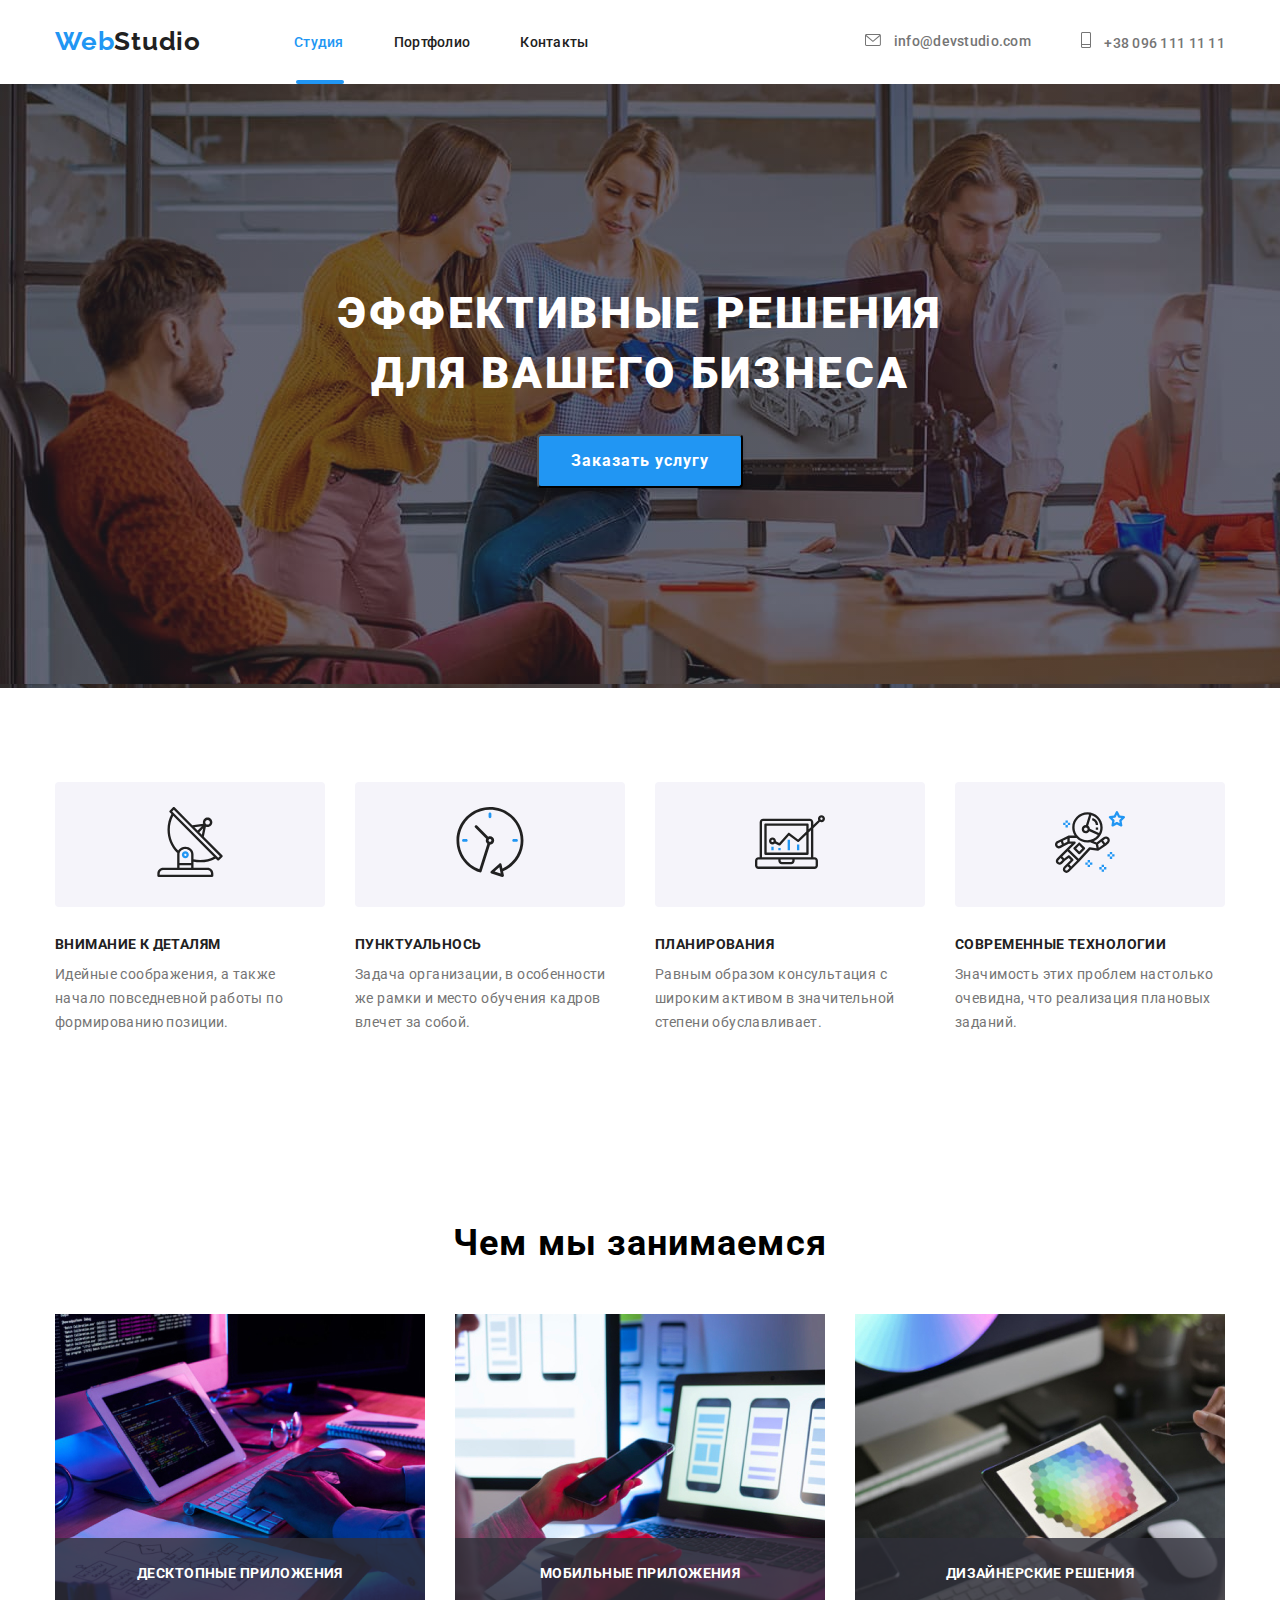
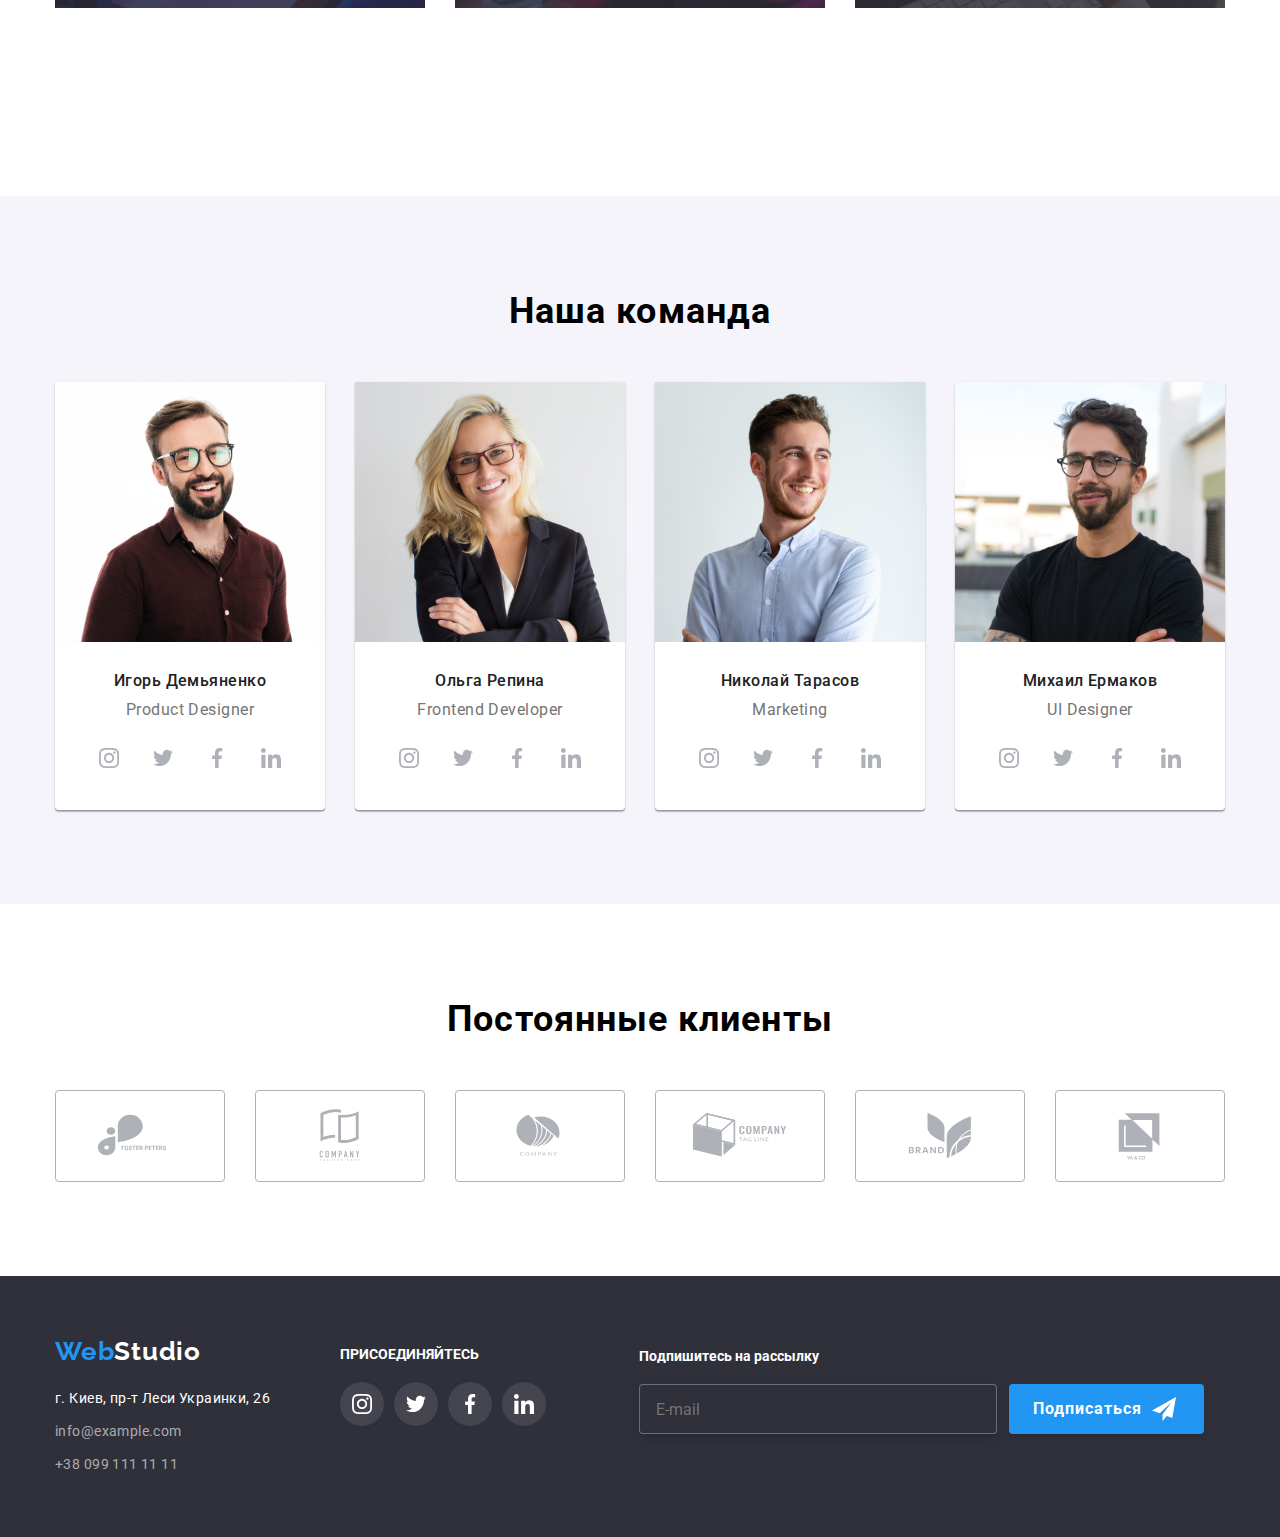
==== index.html @ afb880a4 "1" ====
<!DOCTYPE html>
<html lang="ru">
<head>
    <meta charset="UTF-8">
    <meta http-equiv="X-UA-Compatible" content="IE=edge">
    <meta name="viewport" content="width=device-width, initial-scale=1.0">
    <title>homework-6</title>
    <link rel="preconnect" href="https://fonts.googleapis.com">
    <link rel="preconnect" href="https://fonts.gstatic.com" crossorigin>
    <link href="https://fonts.googleapis.com/css2?family=Raleway:wght@700&family=Roboto:wght@400;500;700;900&display=swap"
        rel="stylesheet">
    <link rel="stylesheet" href="https://cdnjs.cloudflare.com/ajax/libs/modern-normalize/1.0.0/modern-normalize.min.css" />
    <link rel="stylesheet" href="./styles.css">
   
</head>
<body>
    <!--Шапка сайта-->
        <header class="header">
            <div class="header-conteiner">
            
            
            <a href="./main.html" class="logo"><span class="logo-blue">Web</span><span class="logo-black">Studio</span></a>
            <nav class="nav-main-cont">
            <ul class="nav-main">
                
                <li class="link-header"> <a href="./main.html" class="studio">Студия</a></li>
                <li class="link-header"><a href="./portfolio/index.html">Портфолио</a></li>
                <li class="link-header"><a href="tel:+380961111111">Контакты</a></li>
            </ul>
    </nav>
    
    <div class="header-contacts-cont">
        <ul class="header-contacts">
          <li class="header-contacts-li">
               
                   
                <a href="mailto:info@devstudio.com"> <svg class="svg-mail">
                    <use href="./img/new.svg#icon-mail"></use>
                </svg>
                 info@devstudio.com</a>
           
            </li>
            <li class="header-contacts-li">
                
                <a  href="tel:+380961111111">
                    <svg class="svg-phone">
                        <use href="./img/new.svg#icon-phone"></use>
                    </svg>
                    +38 096 111 11 11</a>
            </li>
        </ul>
    
    </div>
    
    
    </div>
            
        </header>
        <main >
        <!--Секция 1-->
        <section class="hero-section">
           
           <div class="background-hero">
            <h1 class="hero-text-title">ЭФФЕКТИВНЫЕ РЕШЕНИЯ <br> ДЛЯ ВАШЕГО БИЗНЕСА</h1>
            <button   class="hero-button"data-modal-open type="button"><span class="hero-button-tekst" > Заказать услугу</span></button >
            </div>

        </section>
           
        <!--Секция 2-->
        <section class="section-description">
            <div class="conteiner-description">
            <ul class="ul-section-description">
              
               <li class="li-section-description">
                   <div class="conteiner-svg-description"><svg class="svg-description">
                        <use href="./img/new.svg#icon-antenna"></use>
                    </svg></div>
                    
                   <h3 class="text-title-description">ВНИМАНИЕ К ДЕТАЛЯМ</h3>
            <p class="description">Идейные соображения, а также начало повседневной работы по формированию позиции.</p>
               </li>
            
               <li class="li-section-description"> 
                    <div class="conteiner-svg-description"><svg class="svg-description">
                        <use href="./img/new.svg#icon-clock"></use>
                    </svg></div>
                <h3 class="text-title-description">ПУНКТУАЛЬНОСЬ</h3>
             <p class="description">Задача организации, в особенности же рамки и место обучения кадров влечет за собой.</p>
                </li>
            
                <li class="li-section-description">
                    <div class="conteiner-svg-description">
                    <svg class="svg-description">
                        <use href="./img/new.svg#icon-diagram"></use>
                    </svg></div>
                    <h3 class="text-title-description">ПЛАНИРОВАНИЯ</h3>
                    <p class="description">Равным образом консультация с широким активом в значительной степени обуславливает.</p>
                </li>
               
            
                <li class="li-section-description">
                    <div class="conteiner-svg-description"><svg class="svg-description">
                        <use href="./img/new.svg#icon-Vector-4"></use>
                    </svg></div>
                    <h2 class="text-title-description">СОВРЕМЕННЫЕ ТЕХНОЛОГИИ</h2>
                    <p class="description">Значимость этих проблем настолько очевидна, что реализация плановых заданий.</p>
                </li></div>
            </ul>
            </div>
        </section>
        <!--Секция 3-->
        <section class="our-work-section" >
            <div class="conteiner-our-work-section">
            <h2 class="secondary-text-title">Чем мы занимаемся</h2>
            <ul class="ul-our-work-section">
                <li class="li-our-work-section">
                    <div class="box-work-section">
                    <img src="./img/img-2.jpg" width="370" height="294" alt="наши работы 1">
                <div class="conteiner-for-text"><p class="text-work-section">Десктопные приложения</p></div>
                </div>
                </li>
                <li class="li-our-work-section">
                    <div class="box-work-section">
                    <img src="./img/img.jpg" width="370" height="294"  alt="наши работы 2">
                <div class="conteiner-for-text">
                    <p class="text-work-section">Мобильные приложения</p></div>
                </div>
                </li>
                <li class="li-our-work-section">
                    <div class="box-work-section">
                    <img src="./img/img-3.jpg" width="370" height="294"  alt="наши работы 3">
                <div class="conteiner-for-text"><p class="text-work-section">Дизайнерские решения</p></div>
                </div>
                </li>
            </ul></div>
        </section>
        <!--Секция 4-->
        <section class="section-command">
            <div class="conteiner-section-command">
                <h2 class="secondary-text-title">Наша команда</h2>
                <ul class="ul-section-command">
                    <li class="li-section-command">
                        <img src="./img/img-4.jpg" width="270" height="260" alt="фото Игоря Демьяненко">
                        <h3 class="text-title">Игорь Демьяненко</h3>
                        <p class="position">Product Designer</p>
                        <ul class="ul-command-link">
                            <li class="li-command-link">
                                <a href="#" class="command-link">
                                    <svg class="command-svg">
                                        <use href="./img/new.svg#icon-instagram"></use>
                                    </svg></a>
                            </li>
                            <li class="li-command-link">
                                <a href="#" class="command-link">
        
                                    <svg class="command-svg">
                                        <use href="./img/new.svg#icon-twitter"></use>
                                    </svg></a>
                            </li>
                            <li class="li-command-link">
                                <a href="#" class="command-link">
                                    <svg class="command-svg">
                                        <use href="./img/new.svg#icon-facebook"></use>
                                    </svg></a>
                            <li class="li-command-link">
                                <a href="#" class="command-link">
                                    <svg class="command-svg">
                                        <use href="./img/new.svg#icon-linkedin"></use>
                                    </svg></a>
                            </li>
                        </ul>
                    </li>
                    <li class="li-section-command">
                        <img src="./img/img-5.jpg" width="270" height="260" alt="фото Ольги Репининой">
                        <h3 class="text-title">Ольга Репина</h3>
                        <p class="position">Frontend Developer</p>
                        <ul class="ul-command-link">
                            <li class="li-command-link">
                                <a href="#" class="command-link">
                                    <svg class="command-svg">
                                        <use href="./img/new.svg#icon-instagram"></use>
                                    </svg></a>
                            </li>
                            <li class="li-command-link">
                                <a href="#" class="command-link">
        
                                    <svg class="command-svg">
                                        <use href="./img/new.svg#icon-twitter"></use>
                                    </svg></a>
                            </li>
                            <li class="li-command-link">
                                <a href="#" class="command-link">
                                    <svg class="command-svg">
                                        <use href="./img/new.svg#icon-facebook"></use>
                                    </svg></a>
                            </li>
                            <li class="li-command-link">
                                <a href="#" class="command-link">
                                    <svg class="command-svg">
                                        <use href="./img/new.svg#icon-linkedin"></use>
                                    </svg></a>
                            </li>
                        </ul>
                    </li>
                    <li class="li-section-command">
                        <img src="./img/img-6.jpg" width="270" height="260" alt="фото Николая Тарасова">
                        <h3 class="text-title">Николай Тарасов</h3>
                        <p class="position">Marketing</p>
                        <ul class="ul-command-link">
                            <li class="li-command-link">
                                <a href="#" class="command-link">
                                    <svg class="command-svg">
                                        <use href="./img/new.svg#icon-instagram"></use>
                                    </svg></a>
                            </li>
                            <li class="li-command-link">
                                <a href="#" class="command-link">
        
                                    <svg class="command-svg">
                                        <use href="./img/new.svg#icon-twitter"></use>
                                    </svg></a>
                            </li>
                            <li class="li-command-link">
                                <a href="#" class="command-link">
                                    <svg class="command-svg">
                                        <use href="./img/new.svg#icon-facebook"></use>
                                    </svg></a>
                            </li>
                            <li class="li-command-link">
                                <a href="#" class="command-link">
                                    <svg class="command-svg">
                                        <use href="./img/new.svg#icon-linkedin"></use>
                                    </svg></a>
                            </li>
                        </ul>
                    </li>
                    <li class="li-section-command">
                        <img src="./img/img-7.jpg" width="270" height="260" alt="фото Михаила Ермакова">
                        <h3 class="text-title">Михаил Ермаков</h3>
                        <p class="position">UI Designer</p>
                        <ul class="ul-command-link">
                            <li class="li-command-link">
                                <a href="#" class="command-link">
                                    <svg class="command-svg">
                                        <use href="./img/new.svg#icon-instagram"></use>
                                    </svg></a>
        
                            </li>
                            <li class="li-command-link">
                                <a href="#" class="command-link">
        
                                    <svg class="command-svg">
                                        <use href="./img/new.svg#icon-twitter"></use>
                                    </svg></a>
                            </li>
                            <li class="li-command-link">
                                <a href="#" class="command-link">
                                    <svg class="command-svg">
                                        <use href="./img/new.svg#icon-facebook"></use>
                                    </svg></a>
                            </li>
                            <li class="li-command-link">
                                <a href="#" class="command-link">
                                    <svg class="command-svg">
                                        <use href="./img/new.svg#icon-linkedin"></use>
                                    </svg></a>
                            </li>
                        </ul>
                    </li>
                </ul>
            </div>
        </section>
        <!--Секция 5-->
        <section class="regular-cliets">
            <div class="conteiner-our-work-section">
                <h2 class="secondary-text-title">Постоянные клиенты</h2>
                <ul class="clients-ul">
                    <li class="clients-li">
                        <a href="#" class="clients-link">
                            <svg class="svg-clients">
                                <use href="./img/new.svg#icon-Logo-1"></use>
                            </svg> </a>
                    </li>
        
                    <li class="clients-li">
                        <a href="#" class="clients-link">
                            <svg class="svg-clients">
                                <use href="./img/new.svg#icon-Logo-2"></use>
                            </svg></a>
                    </li>
        
                    <li class="clients-li">
                        <a href="#" class="clients-link">
                            <svg class="svg-clients">
                                <use href="./img/new.svg#icon-Logo-3"></use>
                            </svg></a>
                    </li>
        
                    <li class="clients-li">
                        <a href="#" class="clients-link">
                            <svg class="svg-clients">
                                <use href="./img/new.svg#icon-Logo-4"></use>
                            </svg></a>
                    </li>
        
                    <li class="clients-li">
                        <a href="#" class="clients-link">
                            <svg class="svg-clients">
                                <use href="./img/new.svg#icon-Logo-5"></use>
                            </svg></a>
                    </li>
        
                    <li class="clients-li">
                        <a href="#" class="clients-link">
                            <svg class="svg-clients">
                                <use href="./img/new.svg#icon-Logo-6"></use>
                            </svg></a>
                    </li>
                </ul>
            </div>
        </section>
        </main>
<!--Подвал-->
<footer class="footer">
    <div class="conteiner-footer">
        <div class="adress-footer">
            <a href="http://127.0.0.1:5500/main.html" class="logo-footer"><span class="logo-blue">Web</span><span
                    class="logo-White">Studio</span></a>
            <address class="address">
                <div class="footer-adress">
                    <p class="actual-address">г. Киев, пр-т Леси Украинки, 26</p>
                </div>
                <div class="footer-mail"><a href="mailto:info@example.com" class="contacts">info@example.com</a></div>
                <div class="footer-phone"> <a href="tel:+380991111111" class="contacts">+38 099 111 11 11</a></div>
            </address>
        </div>
        <div class="link-footer">
            <h3 class="heading-footer">ПРИСОЕДИНЯЙТЕСЬ</h3>
            <ul class="footer-ul">
                <li class="footer-li">
                    <a href="#" class="footer-link">
                        <svg class="footer-svg">
                            <use href="./img/new.svg#icon-instagram"></use>
                        </svg></a>

                </li>
                <li class="footer-li">
                    <a href="#" class="footer-link">

                        <svg class="footer-svg">
                            <use href="./img/new.svg#icon-twitter"></use>
                        </svg></a>
                </li>
                <li class="footer-li">
                    <a href="#" class="footer-link">
                        <svg class="footer-svg">
                            <use href="./img/new.svg#icon-facebook"></use>
                        </svg></a>
                </li>
                <li class="footer-li">
                    <a href="#" class="footer-link">
                        <svg class="footer-svg">
                            <use href="./img/new.svg#icon-linkedin"></use>
                        </svg></a>
                </li>
            </ul>
        </div>
        <div class="conteiner-footer-form">
            <h3 class="heading-footer">Подпишитесь на рассылку</h3>
            <form class="footer-form">
              <label for="e-mail"></label>
                <input class="footer-form-input" type="email" name="mail" id="e-mail" placeholder="E-mail"/>
                <button type="submit"><span class="span-button"> Подписаться </span>
                    <svg class="airplaine-svg">
                        <use href="./img/new.svg#icon-airplaine"></use>
                    </svg>
                </button>
        
            </form>

        </div>
    </div>
</footer>

<!-- модалка -->
<div class="backdrop is-hidden" data-modal>
    <div class="modal">
        <button data-modal-close class="button-close" type="button">
            <svg class="modal-button-svg">
                <use href="./img/new.svg#icon-x"></use>
            </svg>
        </button>


        <h3 class="text-title-form">Оставьте свои данные, мы вам перезвоним</h3>
        <form class="form">
            <div class="box-form">
                <span class="icon"> <svg>
                        <use href="./img/new.svg#icon-person"></use>
                    </svg></span>
                <label  for="name" class="form-label"><span>Имя </span></label>
                <input class="form-input" type="text" name="name" id="name" placeholder=" ">
            </div>
            
            
            <div class="box-form">
              
                <label class="form-label" for="tel"><span> Телефон</span></label>
                <span class="icon">
                    <svg>
                        <use href="./img/new.svg#icon-phone-old"></use>
                    </svg></span>
                <input class="form-input" type="tel" name="tel" id="tel" placeholder=" ">
            </div>
           
            <div class="box-form">
            <span class="icon"> <svg>
                    <use href="./img/new.svg#icon-email-black"></use>
                </svg></span>
                <label class="form-label" for="mail"><span>Почта</span></label>
                <input class="form-input" type="email" name="mail" id="mail" placeholder=" ">
            </div>


            <div class="box-form">
                <label class="form-label" for="coment">Коментарий</label>
                <textarea name="coment" id="coment" cols="30" rows="10" placeholder="Введите текст"></textarea>
            </div>


            <div class="box-modal-checkbox">
                    <label class="label-checkbox" >
                <input class="checkbox" type="checkbox" name="mark"  placeholder=" " >
                <span class="icon-check"></span><span> Соглашаюсь с рассылкой и принимаю</span> <span class="text-blue"> Условия договора</span></label>
            </div>
            
            <button type="submit">Отправить</button>
        </form>
    </div>
</div>
        

 <script src="./js/modal.js"></script> 
</body>
</html>
---- styles.css ----
:root {
  /* цвет текста */
  --primary-text-color: #757575;
  --title-text-color: #212121;
  --secondary-text-color: #ffffff;
  /* цвет фона */
  --primary-background: #e5e5e5;
  --sekondary-background: #2f303a;
  --additional-background: #f5f4fa;
}
*,
*::before,
*::after {
  box-sizing: border-box;
}
body {
  background: #ffffff;
  font-family: Roboto;
}
h1,
h2,
h3,
h4,
h5,
h6,
ul,
ol,
li,
p {
  margin: 0;
}
ul,
ol {
  padding: 0;
}

img {
  display: block;
  max-width: 100%;
  height: auto;
}

/* header */
.header {
  background: #ffffff;
}
.header-conteiner {
  display: flex;
  align-items: center;
  width: 1200px;
  padding-left: 15px;
  padding-right: 15px;
  margin-top: 0px;
  margin-bottom: 0px;
  margin-left: auto;
  margin-right: auto;
}

.nav-main {
  display: flex;
}

.header-contacts {
  display: flex;
}
.header-contacts-cont {
  margin-left: auto;
}

/* Логотип */
.logo {
  font-family: Raleway;
  font-style: normal;
  font-weight: bold;
  font-size: 26px;
  line-height: 1.19;
  text-decoration: none;
  letter-spacing: 0.03em;
}

.header-conteiner .logo {
  padding-top: 24px;
  padding-bottom: 25px;
}
.logo-blue {
  color: #2196f3;
}
.logo-black {
  color: #212121;
}
/* Навигация */
.header ul {
  list-style: none;
}
.header li a {
  text-decoration: none;
  font-family: Roboto;
  font-style: normal;
  font-weight: 500;
  font-size: 14px;
  line-height: 1.14;
  letter-spacing: 0.02em;
  color: #212121;
  transition-property: color, transform;
  transition-duration: 250ms;
  transition-timing-function: cubic-bezier(0.4, 0, 0.2, 1);
}

.link-header + .link-header {
  margin-left: 50px;
}
.link-header {
  margin-left: 93px;
}
.link-header a {
  padding-top: 32px;
  padding-bottom: 32px;
}

.header-contacts {
  padding-top: 32px;
  padding-bottom: 32px;
}

.header-contacts-li + .header-contacts-li {
  margin-left: 50px;
}

.header-contacts :hover {
  color: #2196f3;
}
.header-contacts :focus {
  color: #2196f3;
}

.svg-mail {
  width: 16px;
  height: 12px;
  margin-right: 10px;
  fill: currentColor;
}

.svg-phone {
  width: 10px;
  height: 16px;
  margin-right: 10px;
  fill: currentColor;
}

.header-contacts li a {
  color: #757575;
}
.svg-phone :hover {
  fill: #2196f3;
}

.svg-phone :focus {
  fill: #2196f3;
}

.nav-main :hover {
  color: #2196f3;
}

.nav-main :focus {
  color: #2196f3;
}

.header .studio {
  color: #2196f3;
}
/* underline */
.studio {
  position: relative;
}

.studio::after {
  content: "";
  position: absolute;
  right: 0%;
  bottom: -2px;

  width: 48px;
  height: 4px;
  border-radius: 2px;
  background-color: #2196f3;
}

/* Секция герой */
.hero-section {
  background: var(--sekondary-background);
  padding-top: 200px;
  padding-bottom: 200px;
  text-align: center;
  background-image: linear-gradient(
      to right,
      rgba(47, 48, 58, 0.4),
      rgba(47, 48, 58, 0.4)
    ),
    url(./img/maine.jpg);

  max-width: 1600px;
  min-height: 600px;
  margin-left: auto;
  margin-right: auto;
}

.hero-text-title {
  font-family: Roboto;
  font-style: normal;
  font-weight: 900;
  font-size: 44px;
  line-height: 1.36;
  text-align: center;
  letter-spacing: 0.06em;
  color: #ffffff;
  margin-left: auto;
  margin-right: auto;
  width: 696px;
  height: 120px;
}
.hero-button {
  margin-top: 30px;
  padding-top: 10px;
  padding-bottom: 10px;
  padding-left: 32px;
  padding-right: 32px;

  background: #2196f3;
  box-shadow: 0px 4px 4px rgba(0, 0, 0, 0.15);
  border-radius: 4px;
}

.hero-button-tekst {
  font-family: Roboto;
  font-style: normal;
  font-weight: bold;
  font-size: 16px;
  line-height: 1.87;
  letter-spacing: 0.06em;
  color: #ffffff;
}

/* секция 2 */
.section-description {
  padding-top: 94px;
  padding-bottom: 94px;

  background: #ffffff;
}
.conteiner-description {
  width: 1200px;
  padding-left: 15px;
  padding-right: 15px;
  margin-left: auto;
  margin-right: auto;
}

.section-description ul {
  list-style: none;
}

.ul-section-description {
  display: flex;
}

.li-section-description {
  width: 270px;
  margin-right: 30px;
}

.ul-section-description :nth-child(4) {
  margin-right: 0px;
}

.conteiner-svg-description {
  padding-top: 25px;
  padding-bottom: 25px;
  padding-left: 100px;
  padding-right: 100px;
  background: #f5f4fa;
  border-radius: 4px;
  margin-bottom: 30px;
}
.svg-description {
  width: 70px;
  height: 70px;
}

.text-title-description {
  font-family: Roboto;
  font-style: normal;
  font-weight: bold;
  font-size: 14px;
  line-height: 1.14;
  letter-spacing: 0.03em;
  color: #212121;
  margin-bottom: 10px;
}

.description {
  font-style: normal;
  font-weight: normal;
  font-size: 14px;
  line-height: 1.71;
  letter-spacing: 0.03em;
  color: #757575;
}

/* секция 3 */
.our-work-section {
  background: #ffffff;
  padding-bottom: 94px;
}
.conteiner-our-work-section {
  width: 1200px;
  padding-left: 15px;
  padding-right: 15px;
  margin-left: auto;
  margin-right: auto;
}
.our-work-section ul {
  list-style: none;
}
.ul-our-work-section {
  display: flex;
}

.li-our-work-section {
  margin-right: 30px;
}
.ul-our-work-section :nth-child(3) {
  margin-right: 0px;
}
/* линия с текстом  */
.box-work-section {
  position: relative;
}
.conteiner-for-text {
  position: absolute;
  left: 0%;
  right: 0%;
  bottom: 0%;
  background: rgba(47, 48, 58, 0.8);
  padding-top: 27px;
  padding-bottom: 27px;
}

.text-work-section {
  font-family: Roboto;
  font-style: normal;
  font-weight: bold;
  font-size: 14px;
  line-height: 16px;
  text-align: center;
  letter-spacing: 0.03em;
  text-transform: uppercase;
  color: #ffffff;
}

/* секция 4 */
.section-command {
  padding-top: 94px;
  padding-bottom: 94px;
}
.conteiner-section-command {
  width: 1200px;
  padding-left: 15px;
  padding-right: 15px;
  margin-left: auto;
  margin-right: auto;
}

.ul-section-command {
  display: flex;
}

.li-section-command {
  width: 270px;
  padding-bottom: 30px;

  margin-right: 30px;
  background: #ffffff;
  box-shadow: 0px 1px 3px rgba(0, 0, 0, 0.12), 0px 1px 1px rgba(0, 0, 0, 0.14),
    0px 2px 1px rgba(0, 0, 0, 0.2);
  border-radius: 0px 0px 4px 4px;
}

.ul-section-command :nth-child(4) {
  margin-right: 0px;
}

.text-title {
  font-family: Roboto;
  font-style: normal;
  font-weight: 500;
  font-size: 16px;
  line-height: 1.18;
  letter-spacing: 0.03em;
  color: #212121;
  margin-top: 30px;
  text-align: center;
}
.position {
  font-family: Roboto;
  font-style: normal;
  font-weight: normal;
  font-size: 16px;
  line-height: 1.18;
  letter-spacing: 0.03em;
  color: #757575;
  margin-top: 10px;
  text-align: center;
}
.secondary-text-title {
  font-family: Roboto;
  font-style: normal;
  font-weight: bold;
  font-size: 36px;
  line-height: 42px;
  letter-spacing: 0.03em;
  text-align: center;
  margin-left: auto;
  margin-right: auto;
  margin-bottom: 50px;
}
.section-command ul {
  list-style: none;
}
.section-command {
  background: var(--additional-background);
}
.ul-command-link {
  display: flex;
  list-style: none;
  justify-content: center;
  margin-top: 16px;
}

.li-command-link + .li-command-link {
  margin-left: 10px;
}

.command-link {
  display: flex;
  align-items: center;
  justify-content: center;
  width: 44px;
  height: 44px;
  background: #ffffff;
  color: #afb1b8;
  box-sizing: border-box;
  border-radius: 50%;
  border: 1px;
  transition-property: backgroud, color, transform;
  transition-duration: 250ms;
  transition-timing-function: cubic-bezier(0.4, 0, 0.2, 1);
}
.command-link:hover {
  background: #2196f3;
  color: #ffffff;
}
.command-link:focus {
  background: #2196f3;
  color: #ffffff;
}

.command-svg {
  width: 20px;
  height: 20px;
  fill: currentColor;
}

/* секция 5 */

.clients-ul {
  display: flex;
  list-style: none;
}
.conteiner-our-work-section {
  width: 1200px;
  padding-top: 94px;
  padding-bottom: 94px;
  padding-left: 15px;
  padding-right: 15px;
}

.clients-li + .clients-li {
  margin-left: 30px;
}
.clients-link {
  display: flex;
  align-items: center;
  justify-content: center;
  width: 170px;
  height: 92px;
  border: 1px solid currentColor;
  box-sizing: border-box;
  border-radius: 4px;
  color: #afb1b8;
  background-color: #ffffff;
  transition-property: color, transform;
  transition-duration: 250ms;
  transition-timing-function: cubic-bezier(0.4, 0, 0.2, 1);
}

.svg-clients {
  width: 106px;
  height: 60px;
  fill: currentColor;
}

.clients-link:hover {
  color: #2196f3;
}
.clients-link:focus {
  color: #2196f3;
}

/* подвал */
.footer {
  background: var(--sekondary-background);
}
.conteiner-footer {
  width: 1200px;
  padding-left: 15px;
  padding-right: 15px;
  margin-left: auto;
  margin-right: auto;
  display: flex;
}
.adress-footer {
  padding-top: 60px;
  padding-bottom: 60px;
}
.logo-footer {
  text-decoration: none;
  font-family: Raleway;
  font-style: normal;
  font-weight: bold;
  font-size: 26px;
  line-height: 31px;
  display: block;
  letter-spacing: 0.03em;
  margin-bottom: 20px;
}
.logo-White {
  color: #ffffff;
}
.address {
  font-family: Roboto;
  font-style: normal;
  font-weight: normal;
  font-size: 14px;
  line-height: 1.71;
  margin-bottom: 9px;
  letter-spacing: 0.03em;
  display: inline;
}

.actual-address {
  display: inline;
  color: #ffffff;

  margin-bottom: 9px;
}
.contacts {
  display: inline;
  text-decoration: none;
  color: rgba(255, 255, 255, 0.6);
}

.link-footer {
  margin-left: 70px;
  padding-top: 70px;
  padding-bottom: 97px;
}

.footer-ul {
  display: flex;
  list-style: none;
}
.heading-footer {
  font-family: Roboto;
  font-style: normal;
  font-weight: bold;
  font-size: 14px;
  line-height: 16px;
  color: #ffffff;
  margin-bottom: 20px;
}

.footer-link {
  display: flex;
  align-items: center;
  justify-content: center;
  width: 44px;
  height: 44px;

  border-radius: 50%;
  border: 0px;
  background: rgba(255, 255, 255, 0.1);
  color: #ffffff;
  transition-property: background-color, transform;
  transition-duration: 250ms;
  transition-timing-function: cubic-bezier(0.4, 0, 0.2, 1);
}
.footer-adress {
  margin-bottom: 9px;
}
.footer-mail {
  margin-bottom: 9px;
}

.footer-li + .footer-li {
  margin-left: 10px;
}
.footer-svg {
  width: 20px;
  height: 20px;
  fill: currentColor;
}
.footer-link:hover {
  background-color: #2196f3;
}
.footer-link:focus {
  background-color: #2196f3;
}

.conteiner-footer-form {
  margin-left: 93px;
  padding-top: 72px;
  padding-bottom: 94px;
}
.footer-form {
  display: flex;
}

.footer-form input {
  width: 358px;
  height: 50px;
  background: #2f303a;
  border: 1px solid rgba(255, 255, 255, 0.3);
  box-sizing: border-box;
  filter: drop-shadow(0px 4px 4px rgba(0, 0, 0, 0.15));
  border-radius: 4px;
  padding-left: 16px;
  padding-top: 15px;
  padding-bottom: 15px;
}
.footer-form-input ::placeholder {
  font-family: Roboto;
  font-style: normal;
  font-weight: normal;
  font-size: 16px;
  line-height: 20px;
  display: flex;
  align-items: center;
  letter-spacing: 0.03em;
  color: rgba(255, 255, 255, 0.6);
}

.footer-form button {
  display: flex;
  align-items: center;
  text-align: center;
  margin-left: 12px;
  padding-top: 10px;
  padding-bottom: 10px;
  padding-left: 24px;
  padding-right: 28px;

  align-items: center;
  background: #2196f3;
  box-shadow: 0px 4px 4px rgba(0, 0, 0, 0.15);
  border-radius: 4px;
  border: 0px;
}

.airplaine-svg {
  width: 24px;
  height: 24px;
}
.span-button {
  margin-right: 10px;
  font-family: Roboto;
  font-style: normal;
  font-weight: bold;
  font-size: 16px;
  line-height: 30px;
  letter-spacing: 0.06em;

  color: #ffffff;
}

/* модалка */
.backdrop {
  position: fixed;
  top: 0;
  left: 0;
  width: 100%;
  height: 100%;
  background: rgba(0, 0, 0, 0.2);

  transition-duration: 250ms;
  transition-timing-function: cubic-bezier(0.4, 0, 0.2, 1);
}
.backdrop.is-hidden {
  opacity: 0%;
  visibility: hidden;
  pointer-events: none;
}
.modal {
  position: absolute;

  top: 50%;
  left: 50%;
  transform: translate(-50%, -50%);
  width: 528px;
  height: 581px;
  padding: 40px;
  background-color: #ffffff;
}

.button-close {
  position: absolute;

  top: 8px;
  right: 8px;
  width: 30px;
  height: 30px;
  border-radius: 50%;
  padding-top: 15px;
  padding-bottom: 15px;

  background: #ffffff;
  border: 1px solid rgba(0, 0, 0, 0.1);
  box-sizing: border-box;
  color: #212121;
  padding: 15px;
  transition-property: color, transform;
  transition-duration: 250ms;
  transition-timing-function: cubic-bezier(0.4, 0, 0.2, 1);
  cursor: pointer;
}
.modal-button-svg {
  position: absolute;

  top: 50%;
  left: 50%;
  transform: translate(-50%, -50%);
  width: 11px;
  height: 11px;
  fill: currentColor;
}
.button-close:hover,
.button-close:focus {
  color: #2196f3;
}

/*  Форма */
.text-title-form {
  font-family: Roboto;
  font-style: normal;
  font-weight: bold;
  font-size: 20px;
  line-height: 23px;
  text-align: center;
  letter-spacing: 0.03em;

  color: #212121;
}
.box-form {
  position: relative;
  display: flex;
  flex-direction: column;
}
.icon {
  position: absolute;
  top: 50%;
  transform: translatey(+12%);
  left: 15px;
  display: inline-block;
  cursor: pointer;
}

.icon svg {
  width: 20px;
  height: 20px;
  fill: currentColor;
  color: #212121;
  transition-property: color, transform;
  transition-duration: 250ms;
  transition-timing-function: cubic-bezier(0.4, 0, 0.2, 1);
}
.form-input {
  width: 448px;
  height: 40px;
  border: 1px solid rgba(33, 33, 33, 0.2);
  box-sizing: border-box;
  border-radius: 4px;
  padding-left: 42px;
  cursor: pointer;
}

.box-form textarea {
  width: 448px;
  height: 120px;
  border: 1px solid rgba(33, 33, 33, 0.2);
  box-sizing: border-box;
  border-radius: 4px;
  resize: none;
  padding-top: 12px;
  padding-bottom: 12px;
  padding-left: 16px;
  padding-right: 16px;
}

.box-form:focus-within > .icon svg {
  color: #2196f3;
}
.form-label {
  margin-top: 12px;
  margin-bottom: 4px;
  font-family: Roboto;
  font-style: normal;
  font-weight: normal;
  font-size: 12px;
  line-height: 14px;
  letter-spacing: 0.01em;
  color: #757575;
}

.box-form ::placeholder {
  font-family: Roboto;
  font-style: normal;
  font-weight: normal;
  font-size: 14px;
  line-height: 16px;
  letter-spacing: 0.01em;
  color: rgba(117, 117, 117, 0.5);
}
.form button {
  display: flex;
  align-items: center;
  text-align: center;
  padding-top: 10px;
  padding-bottom: 10px;
  padding-left: 56px;
  padding-right: 55px;

  background: #2196f3;
  box-shadow: 0px 4px 4px rgba(0, 0, 0, 0.15);
  border-radius: 4px;
  font-family: Roboto;
  font-style: normal;
  font-weight: bold;
  font-size: 16px;
  line-height: 30px;
  letter-spacing: 0.06em;
  color: #ffffff;
  border: 0px;
  margin-left: auto;
  margin-right: auto;
  margin-top: 30px;
}
.checkbox {
  appearance: none;
}
.box-modal-checkbox {
  display: flex;
  margin-top: 20px;
  align-content: center;
}
.label-checkbox {
  display: flex;
  align-items: center;
  margin-left: 9px;

  font-family: Roboto;
  font-style: normal;
  font-weight: normal;
  font-size: 14px;
  line-height: 24px;
  letter-spacing: 0.03em;

  color: #757575;
}
.text-blue {
  color: #2196f3;
  text-decoration: underline;
  margin-left: 5px;
}
.icon-check {
  display: inline-block;
  width: 15px;
  height: 15px;
  margin-right: 8px;
  border: 2px solid #212121;
  box-sizing: border-box;
  border-radius: 4px;
  transition-property: background-color, transform;
  transition-duration: 250ms;
  transition-timing-function: cubic-bezier(0.4, 0, 0.2, 1);
}
.checkbox:checked + .icon-check {
  border-color: transparent;
  background-color: #2196f3;
  background-image: url(./img/check.svg);
  background-size: contain;
  background-origin: border-box;
  background-repeat: no-repeat;
}
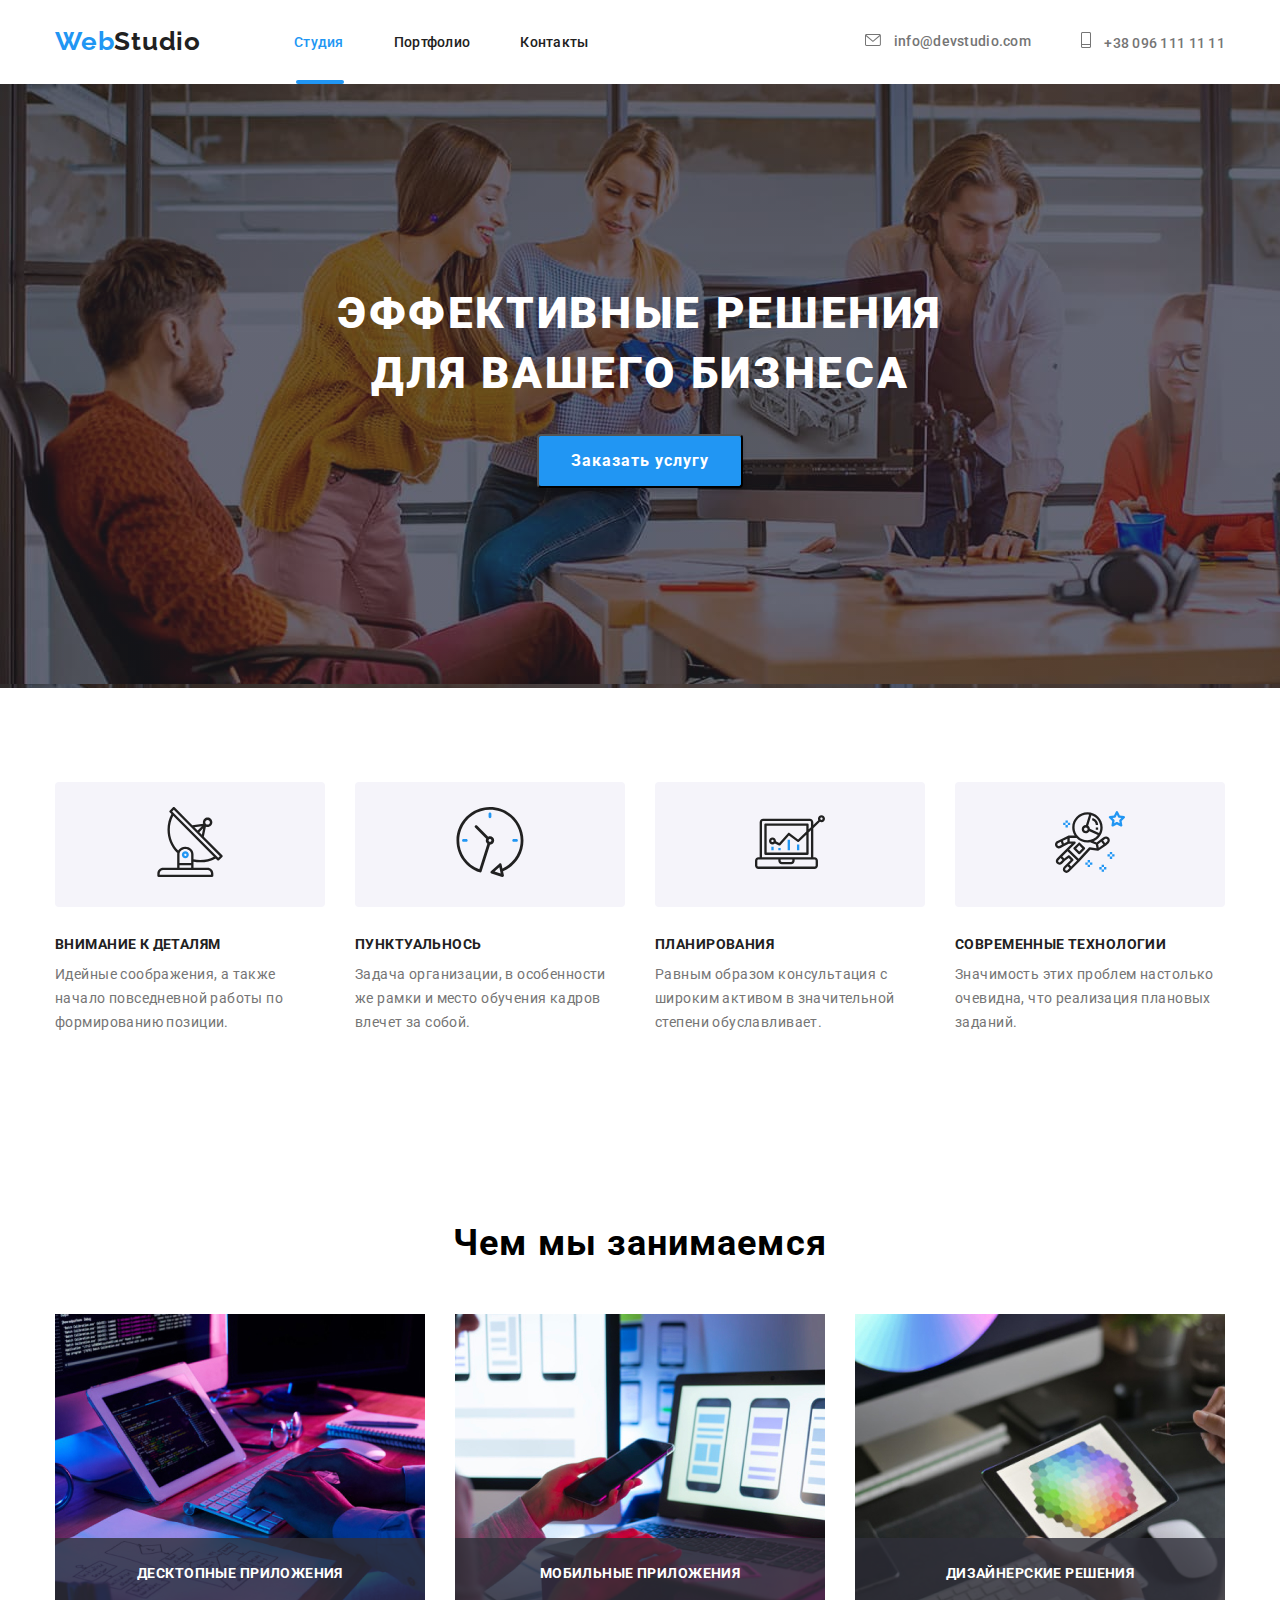
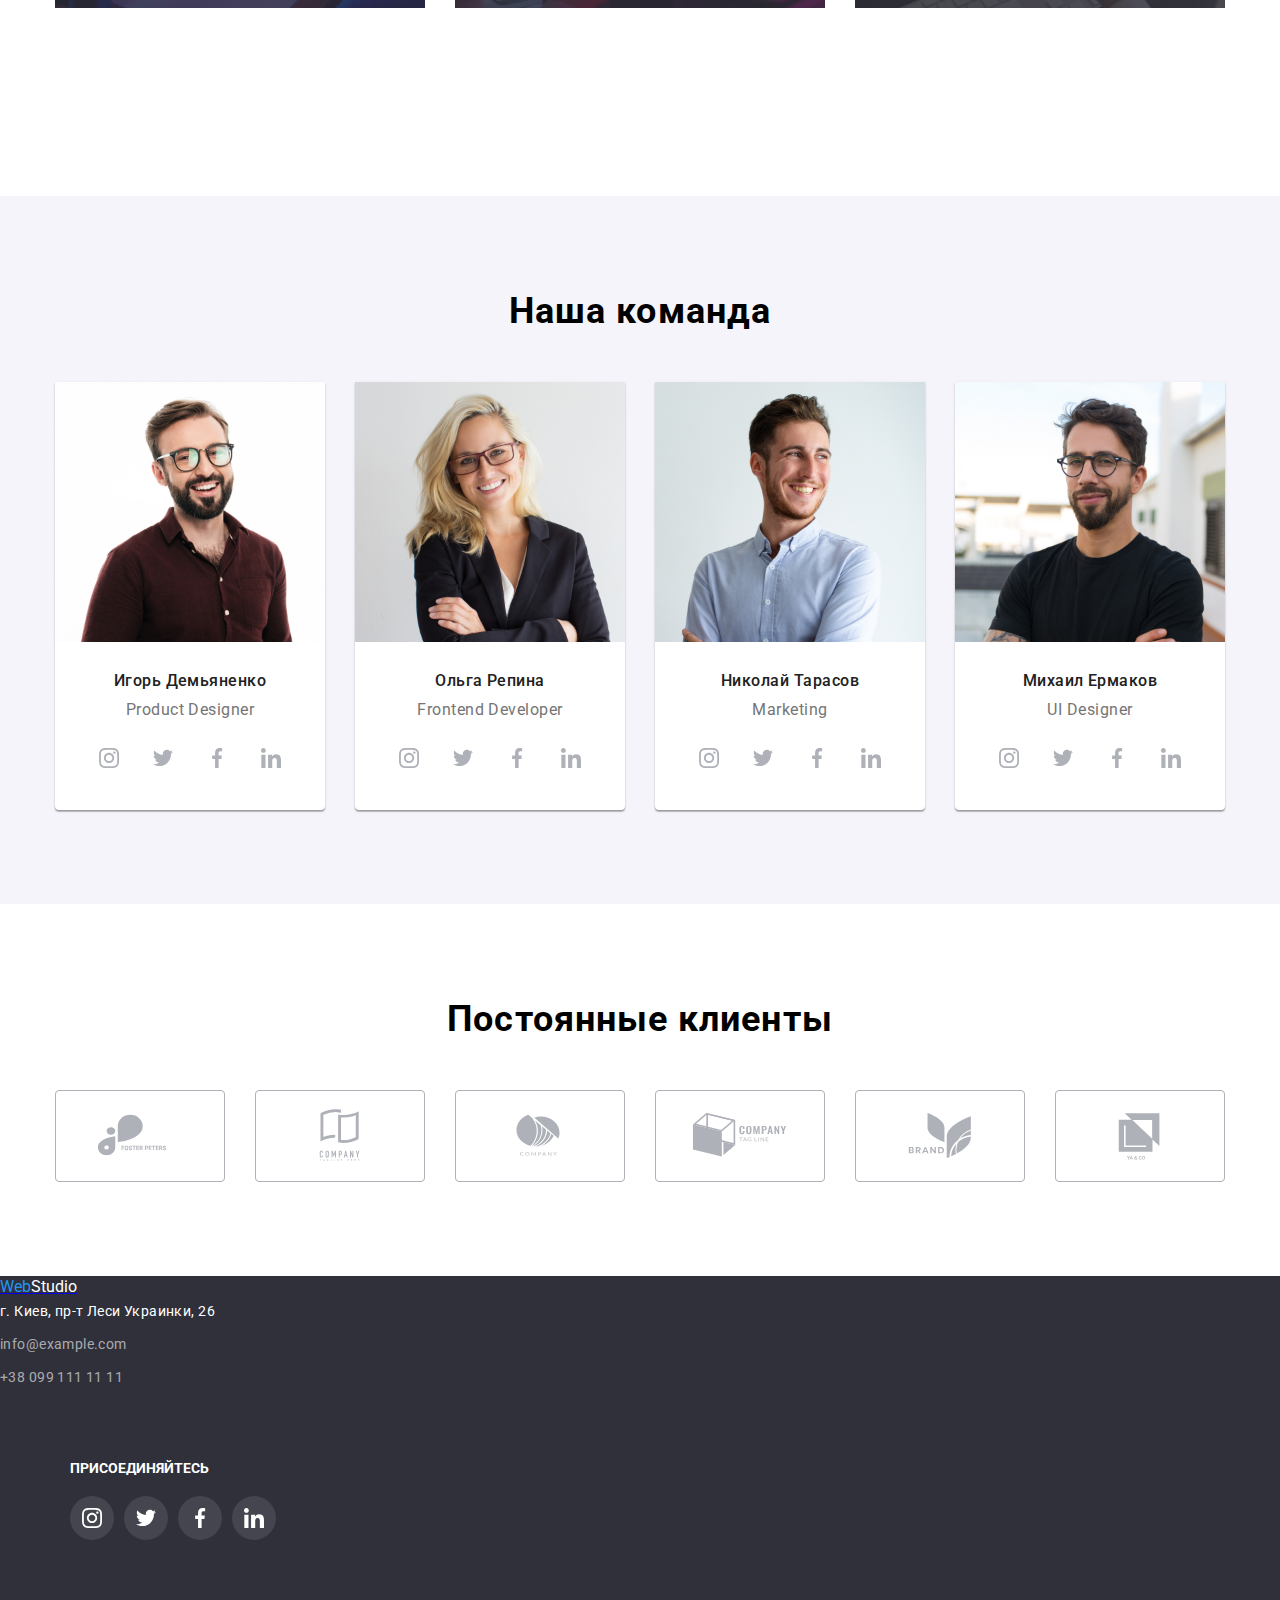
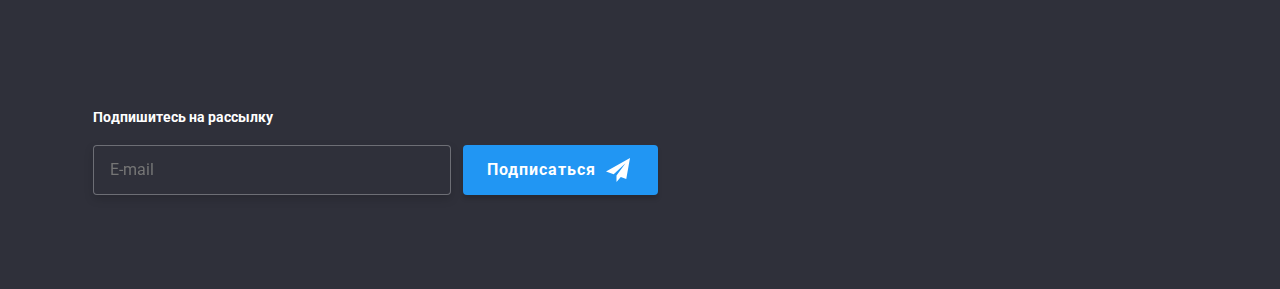
==== commit 027ee99b: "2" ====
--- a/index.html
+++ b/index.html
@@ -4,7 +4,7 @@
     <meta charset="UTF-8">
     <meta http-equiv="X-UA-Compatible" content="IE=edge">
     <meta name="viewport" content="width=device-width, initial-scale=1.0">
-    <title>homework-6</title>
+    <title>homework-7</title>
     <link rel="preconnect" href="https://fonts.googleapis.com">
     <link rel="preconnect" href="https://fonts.gstatic.com" crossorigin>
     <link href="https://fonts.googleapis.com/css2?family=Raleway:wght@700&family=Roboto:wght@400;500;700;900&display=swap"
@@ -16,34 +16,34 @@
 <body>
     <!--Шапка сайта-->
         <header class="header">
-            <div class="header-conteiner">
-            
-            
-            <a href="./main.html" class="logo"><span class="logo-blue">Web</span><span class="logo-black">Studio</span></a>
-            <nav class="nav-main-cont">
-            <ul class="nav-main">
+            <div class="header__conteiner">
+            
+            
+            <a href="./main.html" class="header__logo"><span class="logo-blue">Web</span><span class="logo-black">Studio</span></a>
+            <nav class="nav">
+            <ul class="nav__list">
                 
-                <li class="link-header"> <a href="./main.html" class="studio">Студия</a></li>
-                <li class="link-header"><a href="./portfolio/index.html">Портфолио</a></li>
-                <li class="link-header"><a href="tel:+380961111111">Контакты</a></li>
+                <li class="nav__item"><a class="nav__link" href="./main.html" > <span class="nav__studio">Студия</span></a></li>
+                <li class="nav__item"><a class="nav__link" href="./portfolio/index.html">Портфолио</a></li>
+                <li class="nav__item"><a class="nav__link" href="tel:+380961111111">Контакты</a></li>
             </ul>
     </nav>
     
-    <div class="header-contacts-cont">
-        <ul class="header-contacts">
-          <li class="header-contacts-li">
+    <div class="contacts">
+        <ul class="contacts__list">
+          <li class="contacts__item">
                
                    
-                <a href="mailto:info@devstudio.com"> <svg class="svg-mail">
+                <a class="contacts__link" href="mailto:info@devstudio.com"> <svg class="contacts__svg__mail">
                     <use href="./img/new.svg#icon-mail"></use>
                 </svg>
                  info@devstudio.com</a>
            
             </li>
-            <li class="header-contacts-li">
+            <li class="contacts__item">
                 
-                <a  href="tel:+380961111111">
-                    <svg class="svg-phone">
+                <a class="contacts__link" href="tel:+380961111111">
+                    <svg class="contacts__svg__phone">
                         <use href="./img/new.svg#icon-phone"></use>
                     </svg>
                     +38 096 111 11 11</a>
@@ -323,9 +323,9 @@
         </main>
 <!--Подвал-->
 <footer class="footer">
-    <div class="conteiner-footer">
-        <div class="adress-footer">
-            <a href="http://127.0.0.1:5500/main.html" class="logo-footer"><span class="logo-blue">Web</span><span
+    <div class="footer__conteiner">
+        <div class="footer__adress">
+            <a href="http://127.0.0.1:5500/main.html" class="footer__logo"><span class="logo-blue">Web</span><span
                     class="logo-White">Studio</span></a>
             <address class="address">
                 <div class="footer-adress">
--- a/styles.css
+++ b/styles.css
@@ -44,7 +44,7 @@
 .header {
   background: #ffffff;
 }
-.header-conteiner {
+.header__conteiner {
   display: flex;
   align-items: center;
   width: 1200px;
@@ -56,19 +56,17 @@
   margin-right: auto;
 }
 
-.nav-main {
-  display: flex;
-}
-
-.header-contacts {
-  display: flex;
-}
-.header-contacts-cont {
+.nav__list,
+.contacts__list {
+  display: flex;
+}
+
+.contacts {
   margin-left: auto;
 }
 
 /* Логотип */
-.logo {
+.header__logo {
   font-family: Raleway;
   font-style: normal;
   font-weight: bold;
@@ -76,12 +74,10 @@
   line-height: 1.19;
   text-decoration: none;
   letter-spacing: 0.03em;
-}
-
-.header-conteiner .logo {
   padding-top: 24px;
   padding-bottom: 25px;
 }
+
 .logo-blue {
   color: #2196f3;
 }
@@ -89,10 +85,12 @@
   color: #212121;
 }
 /* Навигация */
-.header ul {
+.nav__list,
+.contacts__list {
   list-style: none;
 }
-.header li a {
+.nav__link,
+.contacts__link {
   text-decoration: none;
   font-family: Roboto;
   font-style: normal;
@@ -106,79 +104,71 @@
   transition-timing-function: cubic-bezier(0.4, 0, 0.2, 1);
 }
 
-.link-header + .link-header {
+.nav__item + .nav__item {
   margin-left: 50px;
 }
-.link-header {
+.nav__item {
   margin-left: 93px;
 }
-.link-header a {
+.nav__link {
   padding-top: 32px;
   padding-bottom: 32px;
 }
 
-.header-contacts {
+.contacts__list {
   padding-top: 32px;
   padding-bottom: 32px;
 }
 
-.header-contacts-li + .header-contacts-li {
+.contacts__item + .contacts__item {
   margin-left: 50px;
 }
 
-.header-contacts :hover {
-  color: #2196f3;
-}
-.header-contacts :focus {
-  color: #2196f3;
-}
-
-.svg-mail {
+.nav__link:hover {
+  color: #2196f3;
+}
+.nav__link:focus {
+  color: #2196f3;
+}
+
+.contacts__svg__mail {
   width: 16px;
   height: 12px;
   margin-right: 10px;
   fill: currentColor;
 }
 
-.svg-phone {
+.contacts__svg__phone {
   width: 10px;
   height: 16px;
   margin-right: 10px;
   fill: currentColor;
 }
 
-.header-contacts li a {
+.contacts__link {
   color: #757575;
 }
-.svg-phone :hover {
-  fill: #2196f3;
-}
-
-.svg-phone :focus {
-  fill: #2196f3;
-}
-
-.nav-main :hover {
-  color: #2196f3;
-}
-
-.nav-main :focus {
-  color: #2196f3;
-}
-
-.header .studio {
+
+.contacts__link:hover {
+  color: #2196f3;
+}
+.contacts__link:focus {
+  color: #2196f3;
+}
+
+.nav__studio {
   color: #2196f3;
 }
 /* underline */
-.studio {
+.nav__studio {
   position: relative;
 }
 
-.studio::after {
+.nav__studio::after {
   content: "";
   position: absolute;
   right: 0%;
-  bottom: -2px;
+  bottom: -34px;
 
   width: 48px;
   height: 4px;
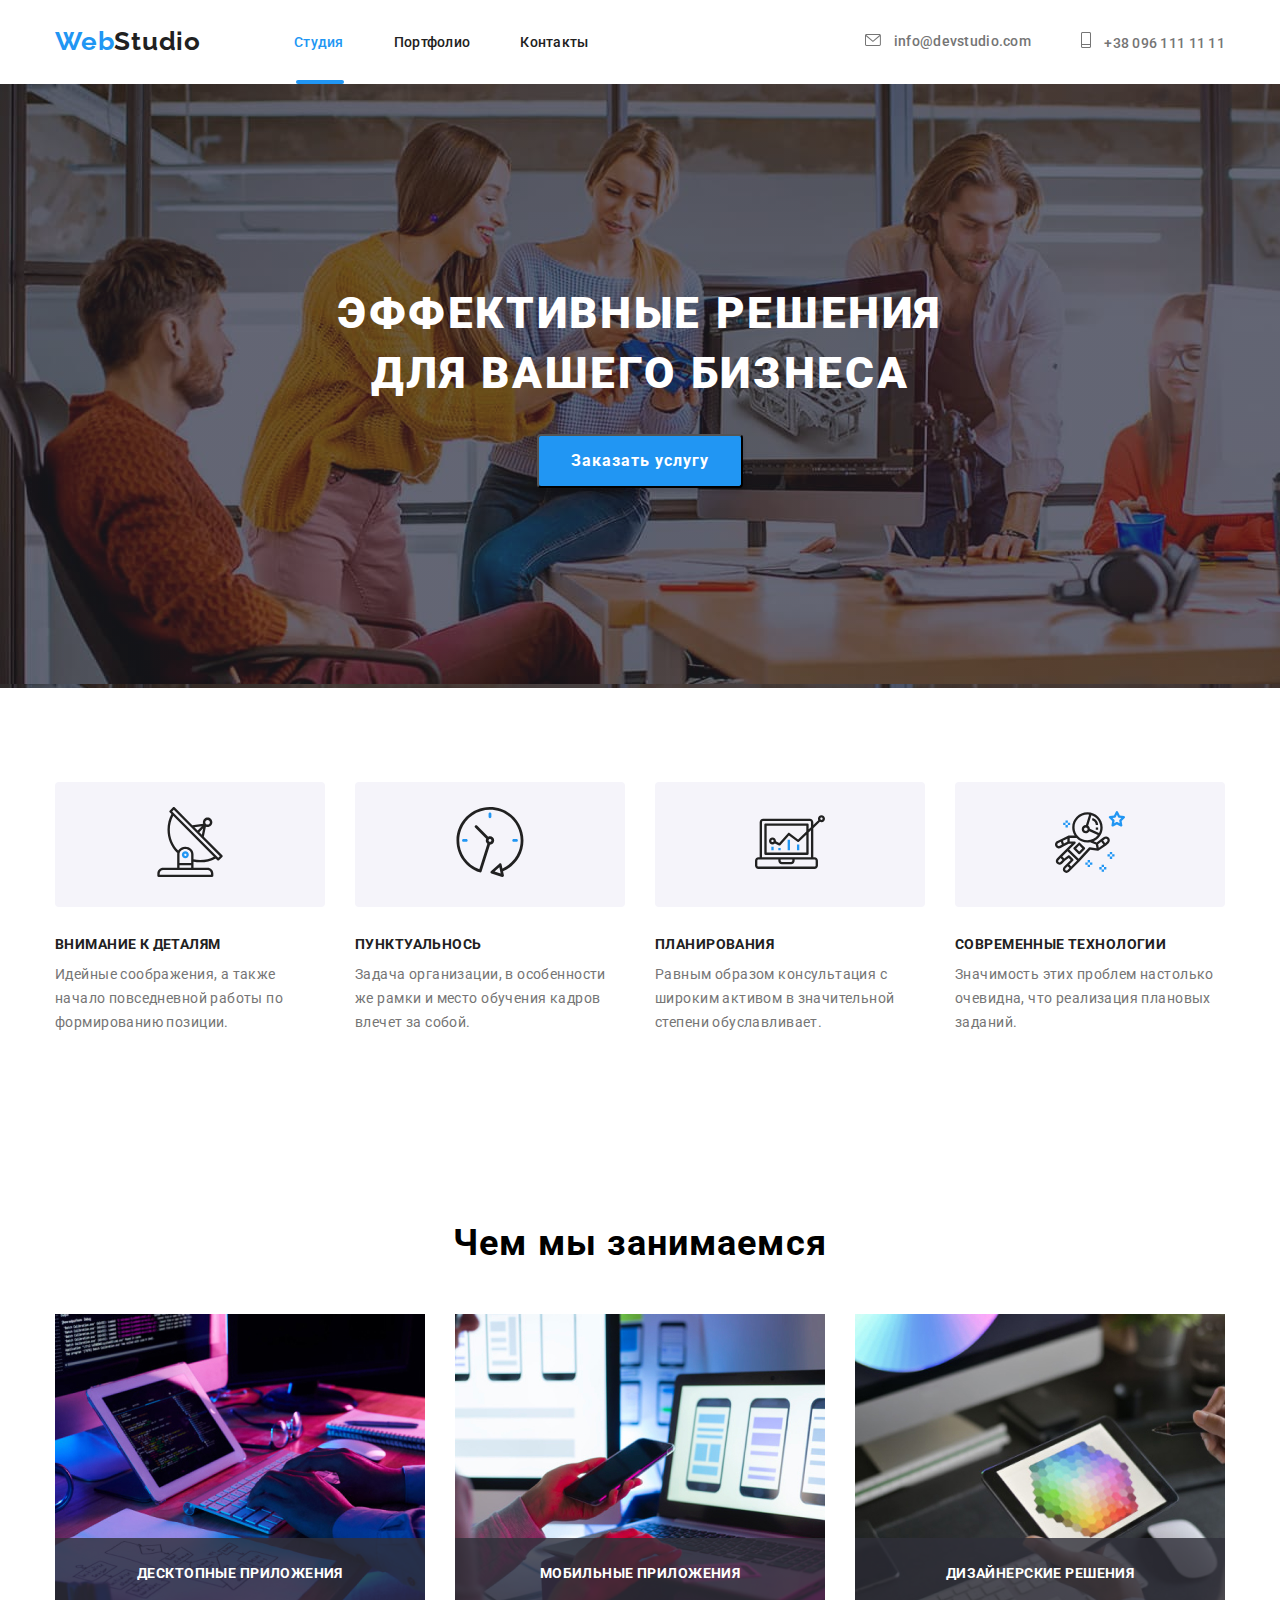
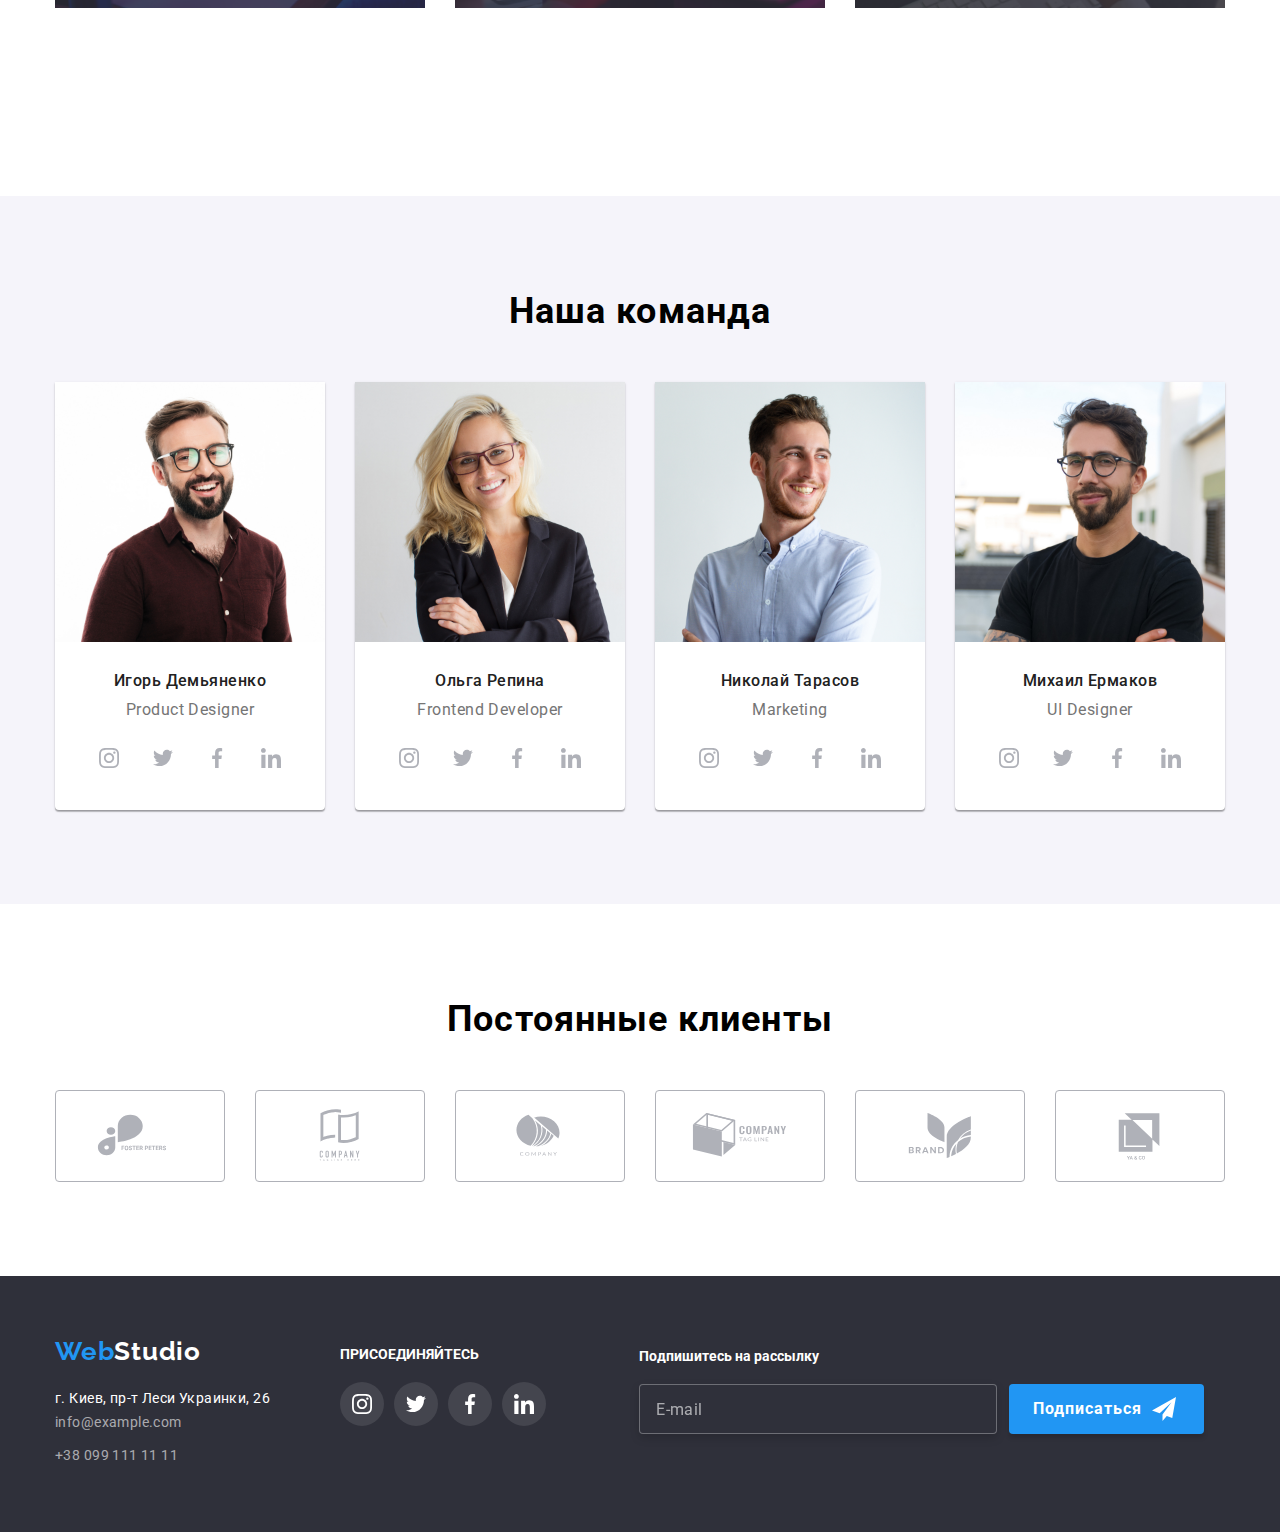
==== commit 749d775d: "3" ====
--- a/index.html
+++ b/index.html
@@ -19,7 +19,7 @@
             <div class="header__conteiner">
             
             
-            <a href="./main.html" class="header__logo"><span class="logo-blue">Web</span><span class="logo-black">Studio</span></a>
+            <a href="./main.html" class="header__logo"><span class="logo__blue">Web</span><span class="logo__black">Studio</span></a>
             <nav class="nav">
             <ul class="nav__list">
                 
@@ -324,55 +324,55 @@
 <!--Подвал-->
 <footer class="footer">
     <div class="footer__conteiner">
-        <div class="footer__adress">
-            <a href="http://127.0.0.1:5500/main.html" class="footer__logo"><span class="logo-blue">Web</span><span
-                    class="logo-White">Studio</span></a>
-            <address class="address">
-                <div class="footer-adress">
-                    <p class="actual-address">г. Киев, пр-т Леси Украинки, 26</p>
+        <div class="footer__box">
+            <a href="http://127.0.0.1:5500/main.html" class="footer__box__logo"><span class="logo__blue">Web</span><span
+                    class="logo__White">Studio</span></a>
+            <address class="footer__box__address">
+                <div class="footer__box__cont">
+                    <p class="footer__box__actual">г. Киев, пр-т Леси Украинки, 26</p>
                 </div>
-                <div class="footer-mail"><a href="mailto:info@example.com" class="contacts">info@example.com</a></div>
-                <div class="footer-phone"> <a href="tel:+380991111111" class="contacts">+38 099 111 11 11</a></div>
+                <div class="footer__box__mail"><a href="mailto:info@example.com" class="footer__box__link">info@example.com</a></div>
+                <div class="footer__box__phone"> <a href="tel:+380991111111" class="footer__box__link">+38 099 111 11 11</a></div>
             </address>
         </div>
-        <div class="link-footer">
-            <h3 class="heading-footer">ПРИСОЕДИНЯЙТЕСЬ</h3>
-            <ul class="footer-ul">
-                <li class="footer-li">
-                    <a href="#" class="footer-link">
-                        <svg class="footer-svg">
+        <div class="social">
+            <h3 class="social__title">ПРИСОЕДИНЯЙТЕСЬ</h3>
+            <ul class="social__list">
+                <li class="social__item">
+                    <a href="#" class="social__link">
+                        <svg class="social__svg">
                             <use href="./img/new.svg#icon-instagram"></use>
                         </svg></a>
 
                 </li>
-                <li class="footer-li">
-                    <a href="#" class="footer-link">
-
-                        <svg class="footer-svg">
+                <li class="social__item">
+                    <a href="#" class="social__link">
+
+                        <svg class="social__svg">
                             <use href="./img/new.svg#icon-twitter"></use>
                         </svg></a>
                 </li>
-                <li class="footer-li">
-                    <a href="#" class="footer-link">
-                        <svg class="footer-svg">
+                <li class="social__item">
+                    <a href="#" class="social__link">
+                        <svg class="social__svg">
                             <use href="./img/new.svg#icon-facebook"></use>
                         </svg></a>
                 </li>
-                <li class="footer-li">
-                    <a href="#" class="footer-link">
-                        <svg class="footer-svg">
+                <li class="social__item">
+                    <a href="#" class="social__link">
+                        <svg class="social__svg">
                             <use href="./img/new.svg#icon-linkedin"></use>
                         </svg></a>
                 </li>
             </ul>
         </div>
-        <div class="conteiner-footer-form">
-            <h3 class="heading-footer">Подпишитесь на рассылку</h3>
-            <form class="footer-form">
+        <div class="subscription">
+            <h3 class="subscription__heading">Подпишитесь на рассылку</h3>
+            <form class="subscription__form">
               <label for="e-mail"></label>
-                <input class="footer-form-input" type="email" name="mail" id="e-mail" placeholder="E-mail"/>
-                <button type="submit"><span class="span-button"> Подписаться </span>
-                    <svg class="airplaine-svg">
+                <input class="subscription__input" type="email" name="mail" id="e-mail" placeholder="E-mail"/>
+                <button class="subscription__button" type="submit"><span class="subscription__button__text"> Подписаться </span>
+                    <svg class="subscription__airplaine">
                         <use href="./img/new.svg#icon-airplaine"></use>
                     </svg>
                 </button>
--- a/styles.css
+++ b/styles.css
@@ -78,10 +78,10 @@
   padding-bottom: 25px;
 }
 
-.logo-blue {
-  color: #2196f3;
-}
-.logo-black {
+.logo__blue {
+  color: #2196f3;
+}
+.logo__black {
   color: #212121;
 }
 /* Навигация */
@@ -511,7 +511,7 @@
 .footer {
   background: var(--sekondary-background);
 }
-.conteiner-footer {
+.footer__conteiner {
   width: 1200px;
   padding-left: 15px;
   padding-right: 15px;
@@ -519,11 +519,11 @@
   margin-right: auto;
   display: flex;
 }
-.adress-footer {
+.footer__box {
   padding-top: 60px;
   padding-bottom: 60px;
 }
-.logo-footer {
+.footer__box__logo {
   text-decoration: none;
   font-family: Raleway;
   font-style: normal;
@@ -534,10 +534,10 @@
   letter-spacing: 0.03em;
   margin-bottom: 20px;
 }
-.logo-White {
-  color: #ffffff;
-}
-.address {
+.logo__White {
+  color: #ffffff;
+}
+.footer__box__address {
   font-family: Roboto;
   font-style: normal;
   font-weight: normal;
@@ -548,29 +548,30 @@
   display: inline;
 }
 
-.actual-address {
+.footer__box__actual {
   display: inline;
   color: #ffffff;
 
   margin-bottom: 9px;
 }
-.contacts {
+.footer__box__link {
   display: inline;
   text-decoration: none;
   color: rgba(255, 255, 255, 0.6);
 }
 
-.link-footer {
+.social {
   margin-left: 70px;
   padding-top: 70px;
   padding-bottom: 97px;
-}
-
-.footer-ul {
+  margin-bottom: 9px;
+}
+
+.social__list {
   display: flex;
   list-style: none;
 }
-.heading-footer {
+.social__title {
   font-family: Roboto;
   font-style: normal;
   font-weight: bold;
@@ -580,7 +581,7 @@
   margin-bottom: 20px;
 }
 
-.footer-link {
+.social__link {
   display: flex;
   align-items: center;
   justify-content: center;
@@ -595,38 +596,43 @@
   transition-duration: 250ms;
   transition-timing-function: cubic-bezier(0.4, 0, 0.2, 1);
 }
-.footer-adress {
+
+.footer__box__mail {
   margin-bottom: 9px;
 }
-.footer-mail {
-  margin-bottom: 9px;
-}
-
-.footer-li + .footer-li {
+
+.social__item + .social__item {
   margin-left: 10px;
 }
-.footer-svg {
+.social__svg {
   width: 20px;
   height: 20px;
   fill: currentColor;
 }
-.footer-link:hover {
+.social__link:hover,
+.social__link:focus {
   background-color: #2196f3;
 }
-.footer-link:focus {
-  background-color: #2196f3;
-}
-
-.conteiner-footer-form {
+
+.subscription {
   margin-left: 93px;
   padding-top: 72px;
   padding-bottom: 94px;
 }
-.footer-form {
-  display: flex;
-}
-
-.footer-form input {
+.subscription__form {
+  display: flex;
+}
+.subscription__heading {
+  font-family: Roboto;
+  font-style: normal;
+  font-weight: bold;
+  font-size: 14px;
+  line-height: 16px;
+  color: #ffffff;
+  margin-bottom: 20px;
+}
+
+.subscription__input {
   width: 358px;
   height: 50px;
   background: #2f303a;
@@ -638,7 +644,7 @@
   padding-top: 15px;
   padding-bottom: 15px;
 }
-.footer-form-input ::placeholder {
+.subscription__input::placeholder {
   font-family: Roboto;
   font-style: normal;
   font-weight: normal;
@@ -650,7 +656,7 @@
   color: rgba(255, 255, 255, 0.6);
 }
 
-.footer-form button {
+.subscription__button {
   display: flex;
   align-items: center;
   text-align: center;
@@ -659,7 +665,6 @@
   padding-bottom: 10px;
   padding-left: 24px;
   padding-right: 28px;
-
   align-items: center;
   background: #2196f3;
   box-shadow: 0px 4px 4px rgba(0, 0, 0, 0.15);
@@ -667,11 +672,11 @@
   border: 0px;
 }
 
-.airplaine-svg {
+.subscription__airplaine {
   width: 24px;
   height: 24px;
 }
-.span-button {
+.subscription__button__text {
   margin-right: 10px;
   font-family: Roboto;
   font-style: normal;
@@ -679,7 +684,6 @@
   font-size: 16px;
   line-height: 30px;
   letter-spacing: 0.06em;
-
   color: #ffffff;
 }
 
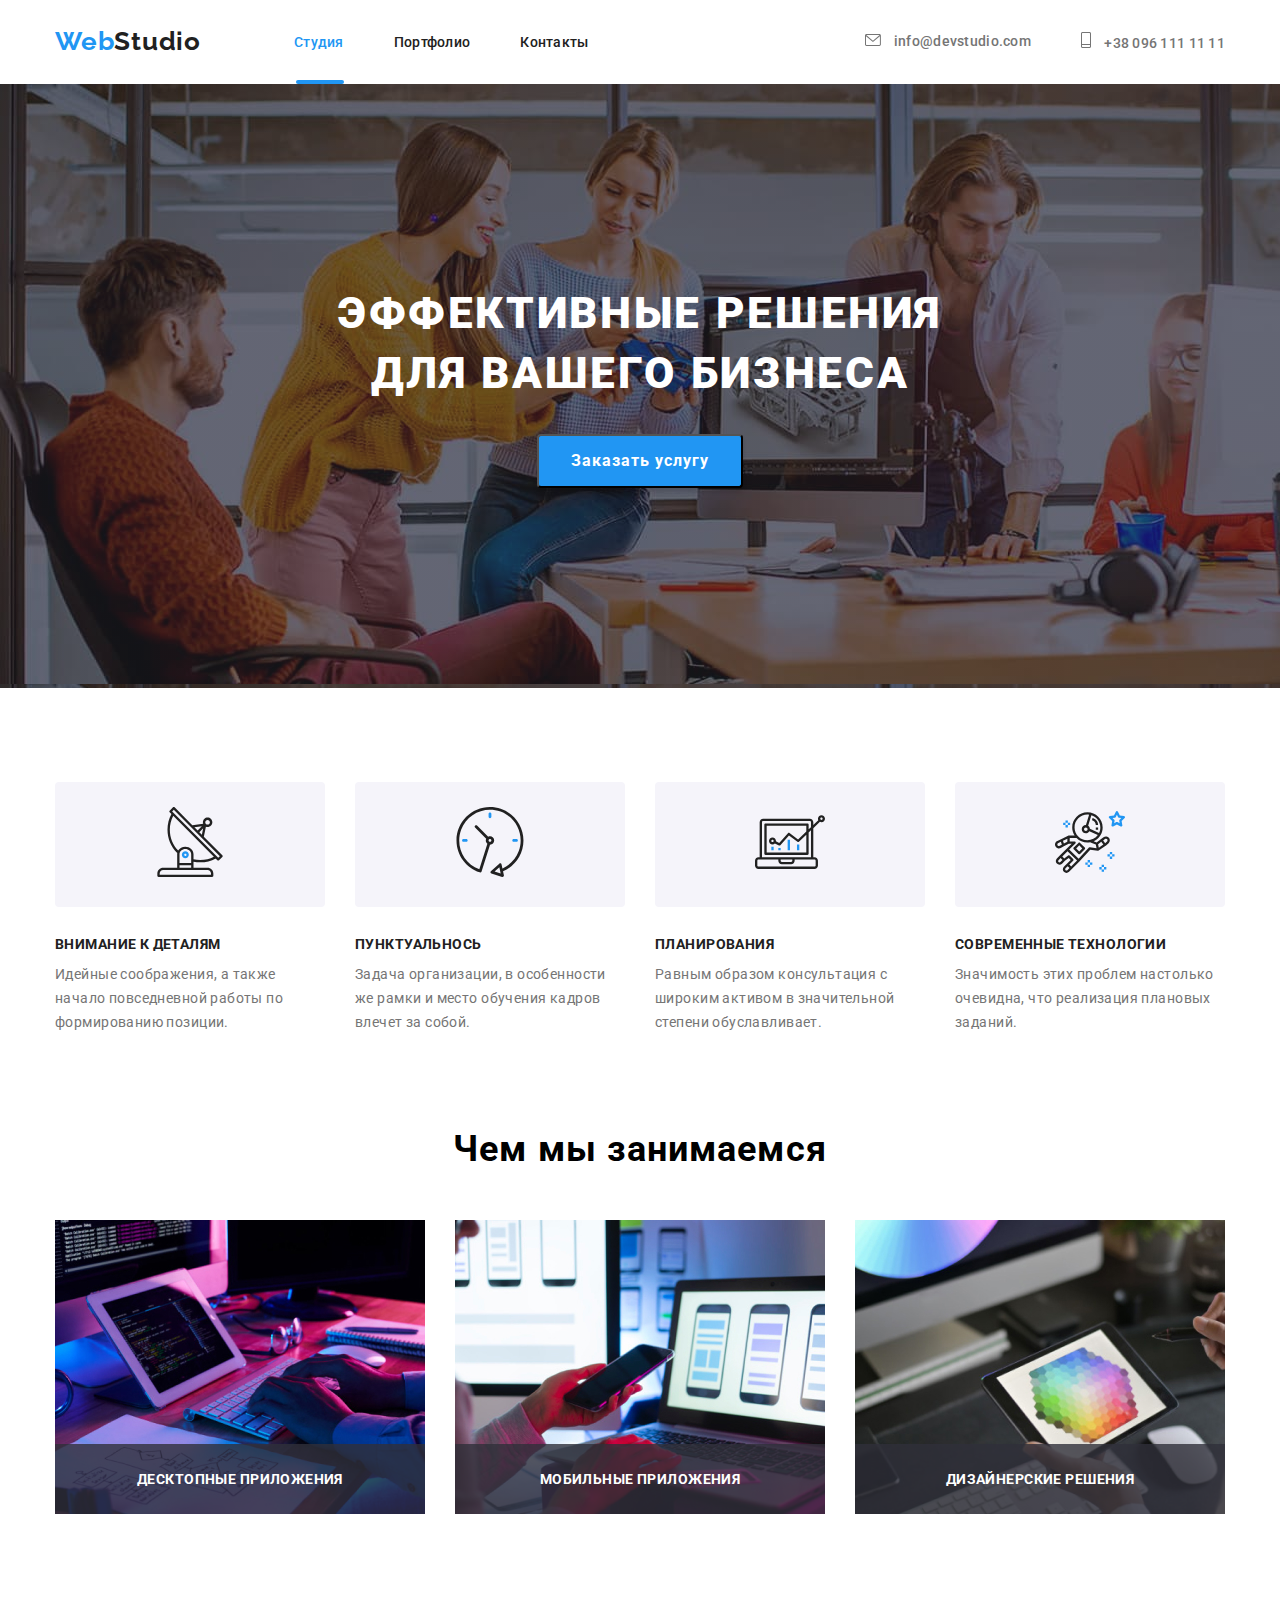
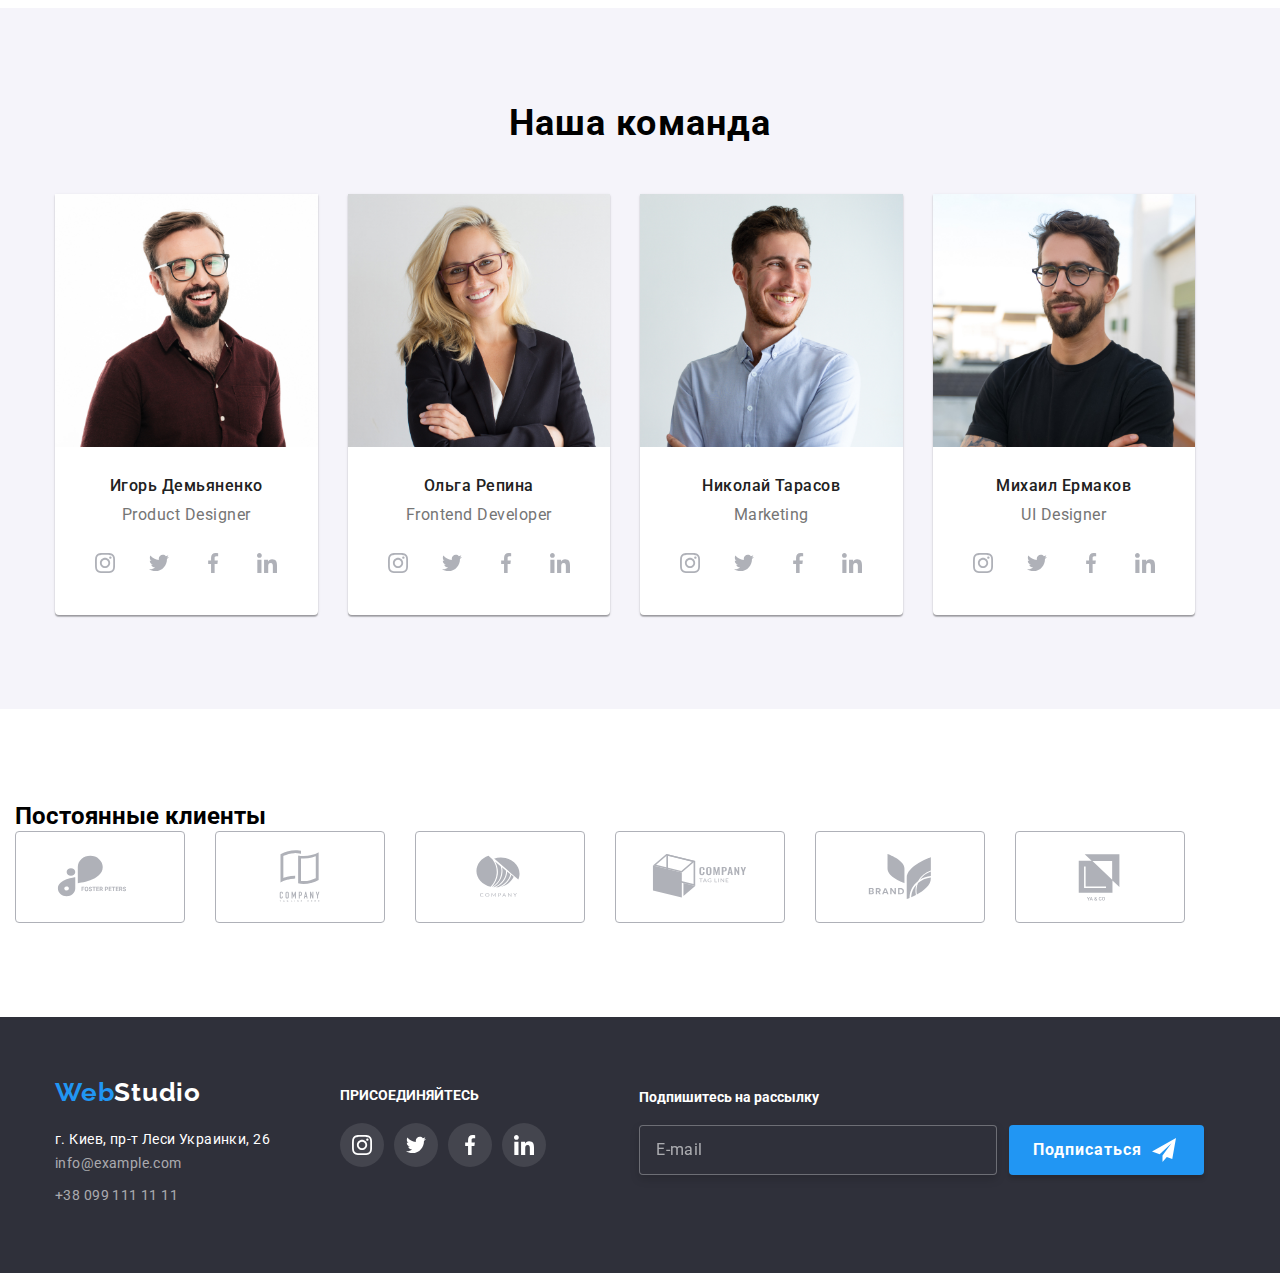
==== commit babcea6e: "4" ====
--- a/index.html
+++ b/index.html
@@ -58,211 +58,211 @@
         </header>
         <main >
         <!--Секция 1-->
-        <section class="hero-section">
+        <section class="hero__section">
            
-           <div class="background-hero">
-            <h1 class="hero-text-title">ЭФФЕКТИВНЫЕ РЕШЕНИЯ <br> ДЛЯ ВАШЕГО БИЗНЕСА</h1>
-            <button   class="hero-button"data-modal-open type="button"><span class="hero-button-tekst" > Заказать услугу</span></button >
+           <div class="hero">
+            <h1 class="hero__text">ЭФФЕКТИВНЫЕ РЕШЕНИЯ <br> ДЛЯ ВАШЕГО БИЗНЕСА</h1>
+            <button   class="hero__button"data-modal-open type="button"><span class="hero__button__tekst" > Заказать услугу</span></button >
             </div>
 
         </section>
            
         <!--Секция 2-->
         <section class="section-description">
-            <div class="conteiner-description">
-            <ul class="ul-section-description">
+            <div class="description">
+            <ul class="description__list">
               
-               <li class="li-section-description">
-                   <div class="conteiner-svg-description"><svg class="svg-description">
+               <li class="description__item">
+                   <div class="description__box"><svg class="description__box__svg">
                         <use href="./img/new.svg#icon-antenna"></use>
                     </svg></div>
                     
-                   <h3 class="text-title-description">ВНИМАНИЕ К ДЕТАЛЯМ</h3>
-            <p class="description">Идейные соображения, а также начало повседневной работы по формированию позиции.</p>
+                   <h3 class="description__item_title">ВНИМАНИЕ К ДЕТАЛЯМ</h3>
+            <p class="description__item__text">Идейные соображения, а также начало повседневной работы по формированию позиции.</p>
                </li>
             
-               <li class="li-section-description"> 
-                    <div class="conteiner-svg-description"><svg class="svg-description">
+               <li class="description__item"> 
+                    <div class="description__box"><svg class="description__box__svg">
                         <use href="./img/new.svg#icon-clock"></use>
                     </svg></div>
-                <h3 class="text-title-description">ПУНКТУАЛЬНОСЬ</h3>
-             <p class="description">Задача организации, в особенности же рамки и место обучения кадров влечет за собой.</p>
-                </li>
-            
-                <li class="li-section-description">
-                    <div class="conteiner-svg-description">
-                    <svg class="svg-description">
+                <h3 class="description__item_title">ПУНКТУАЛЬНОСЬ</h3>
+             <p class="description__item__text">Задача организации, в особенности же рамки и место обучения кадров влечет за собой.</p>
+                </li>
+            
+                <li class="description__item">
+                    <div class="description__box">
+                    <svg class="description__box__svg">
                         <use href="./img/new.svg#icon-diagram"></use>
                     </svg></div>
-                    <h3 class="text-title-description">ПЛАНИРОВАНИЯ</h3>
-                    <p class="description">Равным образом консультация с широким активом в значительной степени обуславливает.</p>
+                    <h3 class="description__item_title">ПЛАНИРОВАНИЯ</h3>
+                    <p class="description__item__text">Равным образом консультация с широким активом в значительной степени обуславливает.</p>
                 </li>
                
             
-                <li class="li-section-description">
-                    <div class="conteiner-svg-description"><svg class="svg-description">
+                <li class="description__item">
+                    <div class="description__box"><svg class="description__box__svg">
                         <use href="./img/new.svg#icon-Vector-4"></use>
                     </svg></div>
-                    <h2 class="text-title-description">СОВРЕМЕННЫЕ ТЕХНОЛОГИИ</h2>
-                    <p class="description">Значимость этих проблем настолько очевидна, что реализация плановых заданий.</p>
-                </li></div>
+                    <h2 class="description__item_title">СОВРЕМЕННЫЕ ТЕХНОЛОГИИ</h2>
+                    <p class="description__item__text">Значимость этих проблем настолько очевидна, что реализация плановых заданий.</p>
+                </li>
             </ul>
             </div>
         </section>
         <!--Секция 3-->
-        <section class="our-work-section" >
-            <div class="conteiner-our-work-section">
-            <h2 class="secondary-text-title">Чем мы занимаемся</h2>
-            <ul class="ul-our-work-section">
-                <li class="li-our-work-section">
-                    <div class="box-work-section">
+        <section class="our__work__section" >
+            <div class="our__work">
+            <h2 class="secondary__text__title">Чем мы занимаемся</h2>
+            <ul class="our__work__list">
+                <li class="our__work__item">
+                    <div class="our__work__box">
                     <img src="./img/img-2.jpg" width="370" height="294" alt="наши работы 1">
-                <div class="conteiner-for-text"><p class="text-work-section">Десктопные приложения</p></div>
+                <div class="our__work__cont"><p class="our__work__text">Десктопные приложения</p></div>
                 </div>
                 </li>
-                <li class="li-our-work-section">
-                    <div class="box-work-section">
+                <li class="our__work__item">
+                    <div class="our__work__box">
                     <img src="./img/img.jpg" width="370" height="294"  alt="наши работы 2">
-                <div class="conteiner-for-text">
-                    <p class="text-work-section">Мобильные приложения</p></div>
+                <div class="our__work__cont">
+                    <p class="our__work__text">Мобильные приложения</p></div>
                 </div>
                 </li>
-                <li class="li-our-work-section">
-                    <div class="box-work-section">
+                <li class="our__work__item">
+                    <div class="our__work__box">
                     <img src="./img/img-3.jpg" width="370" height="294"  alt="наши работы 3">
-                <div class="conteiner-for-text"><p class="text-work-section">Дизайнерские решения</p></div>
+                <div class="our__work__cont"><p class="our__work__text">Дизайнерские решения</p></div>
                 </div>
                 </li>
             </ul></div>
         </section>
         <!--Секция 4-->
-        <section class="section-command">
-            <div class="conteiner-section-command">
-                <h2 class="secondary-text-title">Наша команда</h2>
-                <ul class="ul-section-command">
-                    <li class="li-section-command">
+        <section class="section__command">
+            <div class="conteiner__section__command">
+                <h2 class="secondary__text__title">Наша команда</h2>
+                <ul class="command">
+                    <li class="command__item">
                         <img src="./img/img-4.jpg" width="270" height="260" alt="фото Игоря Демьяненко">
-                        <h3 class="text-title">Игорь Демьяненко</h3>
-                        <p class="position">Product Designer</p>
-                        <ul class="ul-command-link">
-                            <li class="li-command-link">
-                                <a href="#" class="command-link">
-                                    <svg class="command-svg">
+                        <h3 class="command__title">Игорь Демьяненко</h3>
+                        <p class="command__position">Product Designer</p>
+                        <ul class="box__social">
+                            <li class="box__social__item">
+                                <a href="#" class="box__social__link">
+                                    <svg class="box__social__svg">
                                         <use href="./img/new.svg#icon-instagram"></use>
                                     </svg></a>
                             </li>
-                            <li class="li-command-link">
-                                <a href="#" class="command-link">
-        
-                                    <svg class="command-svg">
+                            <li class="box__social__item">
+                                <a href="#" class="box__social__link">
+        
+                                    <svg class="box__social__svg">
                                         <use href="./img/new.svg#icon-twitter"></use>
                                     </svg></a>
                             </li>
-                            <li class="li-command-link">
-                                <a href="#" class="command-link">
-                                    <svg class="command-svg">
+                            <li class="box__social__item">
+                                <a href="#" class="box__social__link">
+                                    <svg class="box__social__svg">
                                         <use href="./img/new.svg#icon-facebook"></use>
                                     </svg></a>
-                            <li class="li-command-link">
-                                <a href="#" class="command-link">
-                                    <svg class="command-svg">
+                            <li class="box__social__item">
+                                <a href="#" class="box__social__link">
+                                    <svg class="box__social__svg">
                                         <use href="./img/new.svg#icon-linkedin"></use>
                                     </svg></a>
                             </li>
                         </ul>
                     </li>
-                    <li class="li-section-command">
+                    <li class="command__item">
                         <img src="./img/img-5.jpg" width="270" height="260" alt="фото Ольги Репининой">
-                        <h3 class="text-title">Ольга Репина</h3>
-                        <p class="position">Frontend Developer</p>
-                        <ul class="ul-command-link">
-                            <li class="li-command-link">
-                                <a href="#" class="command-link">
-                                    <svg class="command-svg">
+                        <h3 class="command__title">Ольга Репина</h3>
+                        <p class="command__position">Frontend Developer</p>
+                        <ul class="box__social">
+                            <li class="box__social__item">
+                                <a href="#" class="box__social__link">
+                                    <svg class="box__social__svg">
                                         <use href="./img/new.svg#icon-instagram"></use>
                                     </svg></a>
                             </li>
-                            <li class="li-command-link">
-                                <a href="#" class="command-link">
-        
-                                    <svg class="command-svg">
+                            <li class="box__social__item">
+                                <a href="#" class="box__social__link">
+        
+                                    <svg class="box__social__svg">
                                         <use href="./img/new.svg#icon-twitter"></use>
                                     </svg></a>
                             </li>
-                            <li class="li-command-link">
-                                <a href="#" class="command-link">
-                                    <svg class="command-svg">
+                            <li class="box__social__item">
+                                <a href="#" class="box__social__link">
+                                    <svg class="box__social__svg">
                                         <use href="./img/new.svg#icon-facebook"></use>
                                     </svg></a>
                             </li>
-                            <li class="li-command-link">
-                                <a href="#" class="command-link">
-                                    <svg class="command-svg">
+                            <li class="box__social__item">
+                                <a href="#" class="box__social__link">
+                                    <svg class="box__social__svg">
                                         <use href="./img/new.svg#icon-linkedin"></use>
                                     </svg></a>
                             </li>
                         </ul>
                     </li>
-                    <li class="li-section-command">
+                    <li class="command__item">
                         <img src="./img/img-6.jpg" width="270" height="260" alt="фото Николая Тарасова">
-                        <h3 class="text-title">Николай Тарасов</h3>
-                        <p class="position">Marketing</p>
-                        <ul class="ul-command-link">
-                            <li class="li-command-link">
-                                <a href="#" class="command-link">
-                                    <svg class="command-svg">
+                        <h3 class="command__title">Николай Тарасов</h3>
+                        <p class="command__position">Marketing</p>
+                        <ul class="box__social">
+                            <li class="box__social__item">
+                                <a href="#" class="box__social__link">
+                                    <svg class="box__social__svg">
                                         <use href="./img/new.svg#icon-instagram"></use>
                                     </svg></a>
                             </li>
-                            <li class="li-command-link">
-                                <a href="#" class="command-link">
-        
-                                    <svg class="command-svg">
+                            <li class="box__social__item">
+                                <a href="#" class="box__social__link">
+        
+                                    <svg class="box__social__svg">
                                         <use href="./img/new.svg#icon-twitter"></use>
                                     </svg></a>
                             </li>
-                            <li class="li-command-link">
-                                <a href="#" class="command-link">
-                                    <svg class="command-svg">
+                            <li class="box__social__item">
+                                <a href="#" class="box__social__link">
+                                    <svg class="box__social__svg">
                                         <use href="./img/new.svg#icon-facebook"></use>
                                     </svg></a>
                             </li>
-                            <li class="li-command-link">
-                                <a href="#" class="command-link">
-                                    <svg class="command-svg">
+                            <li class="box__social__item">
+                                <a href="#" class="box__social__link">
+                                    <svg class="box__social__svg">
                                         <use href="./img/new.svg#icon-linkedin"></use>
                                     </svg></a>
                             </li>
                         </ul>
                     </li>
-                    <li class="li-section-command">
+                    <li class="command__item">
                         <img src="./img/img-7.jpg" width="270" height="260" alt="фото Михаила Ермакова">
-                        <h3 class="text-title">Михаил Ермаков</h3>
-                        <p class="position">UI Designer</p>
-                        <ul class="ul-command-link">
-                            <li class="li-command-link">
-                                <a href="#" class="command-link">
-                                    <svg class="command-svg">
+                        <h3 class="command__title">Михаил Ермаков</h3>
+                        <p class="command__position">UI Designer</p>
+                        <ul class="box__social">
+                            <li class="box__social__item">
+                                <a href="#" class="box__social__link">
+                                    <svg class="box__social__svg">
                                         <use href="./img/new.svg#icon-instagram"></use>
                                     </svg></a>
         
                             </li>
-                            <li class="li-command-link">
-                                <a href="#" class="command-link">
-        
-                                    <svg class="command-svg">
+                            <li class="box__social__item">
+                                <a href="#" class="box__social__link">
+        
+                                    <svg class="box__social__svg">
                                         <use href="./img/new.svg#icon-twitter"></use>
                                     </svg></a>
                             </li>
-                            <li class="li-command-link">
-                                <a href="#" class="command-link">
-                                    <svg class="command-svg">
+                            <li class="box__social__item">
+                                <a href="#" class="box__social__link">
+                                    <svg class="box__social__svg">
                                         <use href="./img/new.svg#icon-facebook"></use>
                                     </svg></a>
                             </li>
-                            <li class="li-command-link">
-                                <a href="#" class="command-link">
-                                    <svg class="command-svg">
+                            <li class="box__social__item">
+                                <a href="#" class="box__social__link">
+                                    <svg class="box__social__svg">
                                         <use href="./img/new.svg#icon-linkedin"></use>
                                     </svg></a>
                             </li>
--- a/styles.css
+++ b/styles.css
@@ -177,7 +177,7 @@
 }
 
 /* Секция герой */
-.hero-section {
+.hero__section {
   background: var(--sekondary-background);
   padding-top: 200px;
   padding-bottom: 200px;
@@ -195,7 +195,7 @@
   margin-right: auto;
 }
 
-.hero-text-title {
+.hero__text {
   font-family: Roboto;
   font-style: normal;
   font-weight: 900;
@@ -209,7 +209,7 @@
   width: 696px;
   height: 120px;
 }
-.hero-button {
+.hero__button {
   margin-top: 30px;
   padding-top: 10px;
   padding-bottom: 10px;
@@ -221,7 +221,7 @@
   border-radius: 4px;
 }
 
-.hero-button-tekst {
+.hero__button__tekst {
   font-family: Roboto;
   font-style: normal;
   font-weight: bold;
@@ -238,7 +238,7 @@
 
   background: #ffffff;
 }
-.conteiner-description {
+.description {
   width: 1200px;
   padding-left: 15px;
   padding-right: 15px;
@@ -246,24 +246,19 @@
   margin-right: auto;
 }
 
-.section-description ul {
+.description__list {
   list-style: none;
-}
-
-.ul-section-description {
-  display: flex;
-}
-
-.li-section-description {
+  display: flex;
+}
+.description__list:nth-child(4) {
+  margin-right: 0px;
+}
+.description__item {
   width: 270px;
   margin-right: 30px;
 }
 
-.ul-section-description :nth-child(4) {
-  margin-right: 0px;
-}
-
-.conteiner-svg-description {
+.description__box {
   padding-top: 25px;
   padding-bottom: 25px;
   padding-left: 100px;
@@ -272,12 +267,12 @@
   border-radius: 4px;
   margin-bottom: 30px;
 }
-.svg-description {
+.description__box__svg {
   width: 70px;
   height: 70px;
 }
 
-.text-title-description {
+.description__item_title {
   font-family: Roboto;
   font-style: normal;
   font-weight: bold;
@@ -288,7 +283,7 @@
   margin-bottom: 10px;
 }
 
-.description {
+.description__item__text {
   font-style: normal;
   font-weight: normal;
   font-size: 14px;
@@ -298,35 +293,46 @@
 }
 
 /* секция 3 */
-.our-work-section {
+.our__work__section {
   background: #ffffff;
   padding-bottom: 94px;
 }
-.conteiner-our-work-section {
+.our__work {
   width: 1200px;
   padding-left: 15px;
   padding-right: 15px;
   margin-left: auto;
   margin-right: auto;
 }
-.our-work-section ul {
+.secondary__text__title {
+  font-family: Roboto;
+  font-style: normal;
+  font-weight: bold;
+  font-size: 36px;
+  line-height: 42px;
+  letter-spacing: 0.03em;
+  text-align: center;
+  margin-left: auto;
+  margin-right: auto;
+  margin-bottom: 50px;
+}
+
+.our__work__list {
   list-style: none;
-}
-.ul-our-work-section {
-  display: flex;
-}
-
-.li-our-work-section {
+  display: flex;
+}
+
+.our__work__item {
   margin-right: 30px;
 }
-.ul-our-work-section :nth-child(3) {
+.our__work__list :nth-child(3) {
   margin-right: 0px;
 }
 /* линия с текстом  */
-.box-work-section {
+.our__work__box {
   position: relative;
 }
-.conteiner-for-text {
+.our__work__cont {
   position: absolute;
   left: 0%;
   right: 0%;
@@ -336,7 +342,7 @@
   padding-bottom: 27px;
 }
 
-.text-work-section {
+.our__work__text {
   font-family: Roboto;
   font-style: normal;
   font-weight: bold;
@@ -349,11 +355,13 @@
 }
 
 /* секция 4 */
-.section-command {
+.section__command {
   padding-top: 94px;
   padding-bottom: 94px;
-}
-.conteiner-section-command {
+  background: var(--additional-background);
+}
+
+.conteiner__section__command {
   width: 1200px;
   padding-left: 15px;
   padding-right: 15px;
@@ -361,11 +369,12 @@
   margin-right: auto;
 }
 
-.ul-section-command {
-  display: flex;
-}
-
-.li-section-command {
+.command {
+  display: flex;
+  list-style: none;
+}
+
+.command__item {
   width: 270px;
   padding-bottom: 30px;
 
@@ -376,11 +385,11 @@
   border-radius: 0px 0px 4px 4px;
 }
 
-.ul-section-command :nth-child(4) {
+.command:nth-child(4) {
   margin-right: 0px;
 }
 
-.text-title {
+.command__title {
   font-family: Roboto;
   font-style: normal;
   font-weight: 500;
@@ -391,7 +400,7 @@
   margin-top: 30px;
   text-align: center;
 }
-.position {
+.command__position {
   font-family: Roboto;
   font-style: normal;
   font-weight: normal;
@@ -402,36 +411,19 @@
   margin-top: 10px;
   text-align: center;
 }
-.secondary-text-title {
-  font-family: Roboto;
-  font-style: normal;
-  font-weight: bold;
-  font-size: 36px;
-  line-height: 42px;
-  letter-spacing: 0.03em;
-  text-align: center;
-  margin-left: auto;
-  margin-right: auto;
-  margin-bottom: 50px;
-}
-.section-command ul {
-  list-style: none;
-}
-.section-command {
-  background: var(--additional-background);
-}
-.ul-command-link {
+
+.box__social {
   display: flex;
   list-style: none;
   justify-content: center;
   margin-top: 16px;
 }
 
-.li-command-link + .li-command-link {
+.box__social__item + .box__social__item {
   margin-left: 10px;
 }
 
-.command-link {
+.box__social__link {
   display: flex;
   align-items: center;
   justify-content: center;
@@ -446,16 +438,13 @@
   transition-duration: 250ms;
   transition-timing-function: cubic-bezier(0.4, 0, 0.2, 1);
 }
-.command-link:hover {
+.box__social__link:hover,
+.box__social__link:focus {
   background: #2196f3;
   color: #ffffff;
 }
-.command-link:focus {
-  background: #2196f3;
-  color: #ffffff;
-}
-
-.command-svg {
+
+.box__social__svg {
   width: 20px;
   height: 20px;
   fill: currentColor;
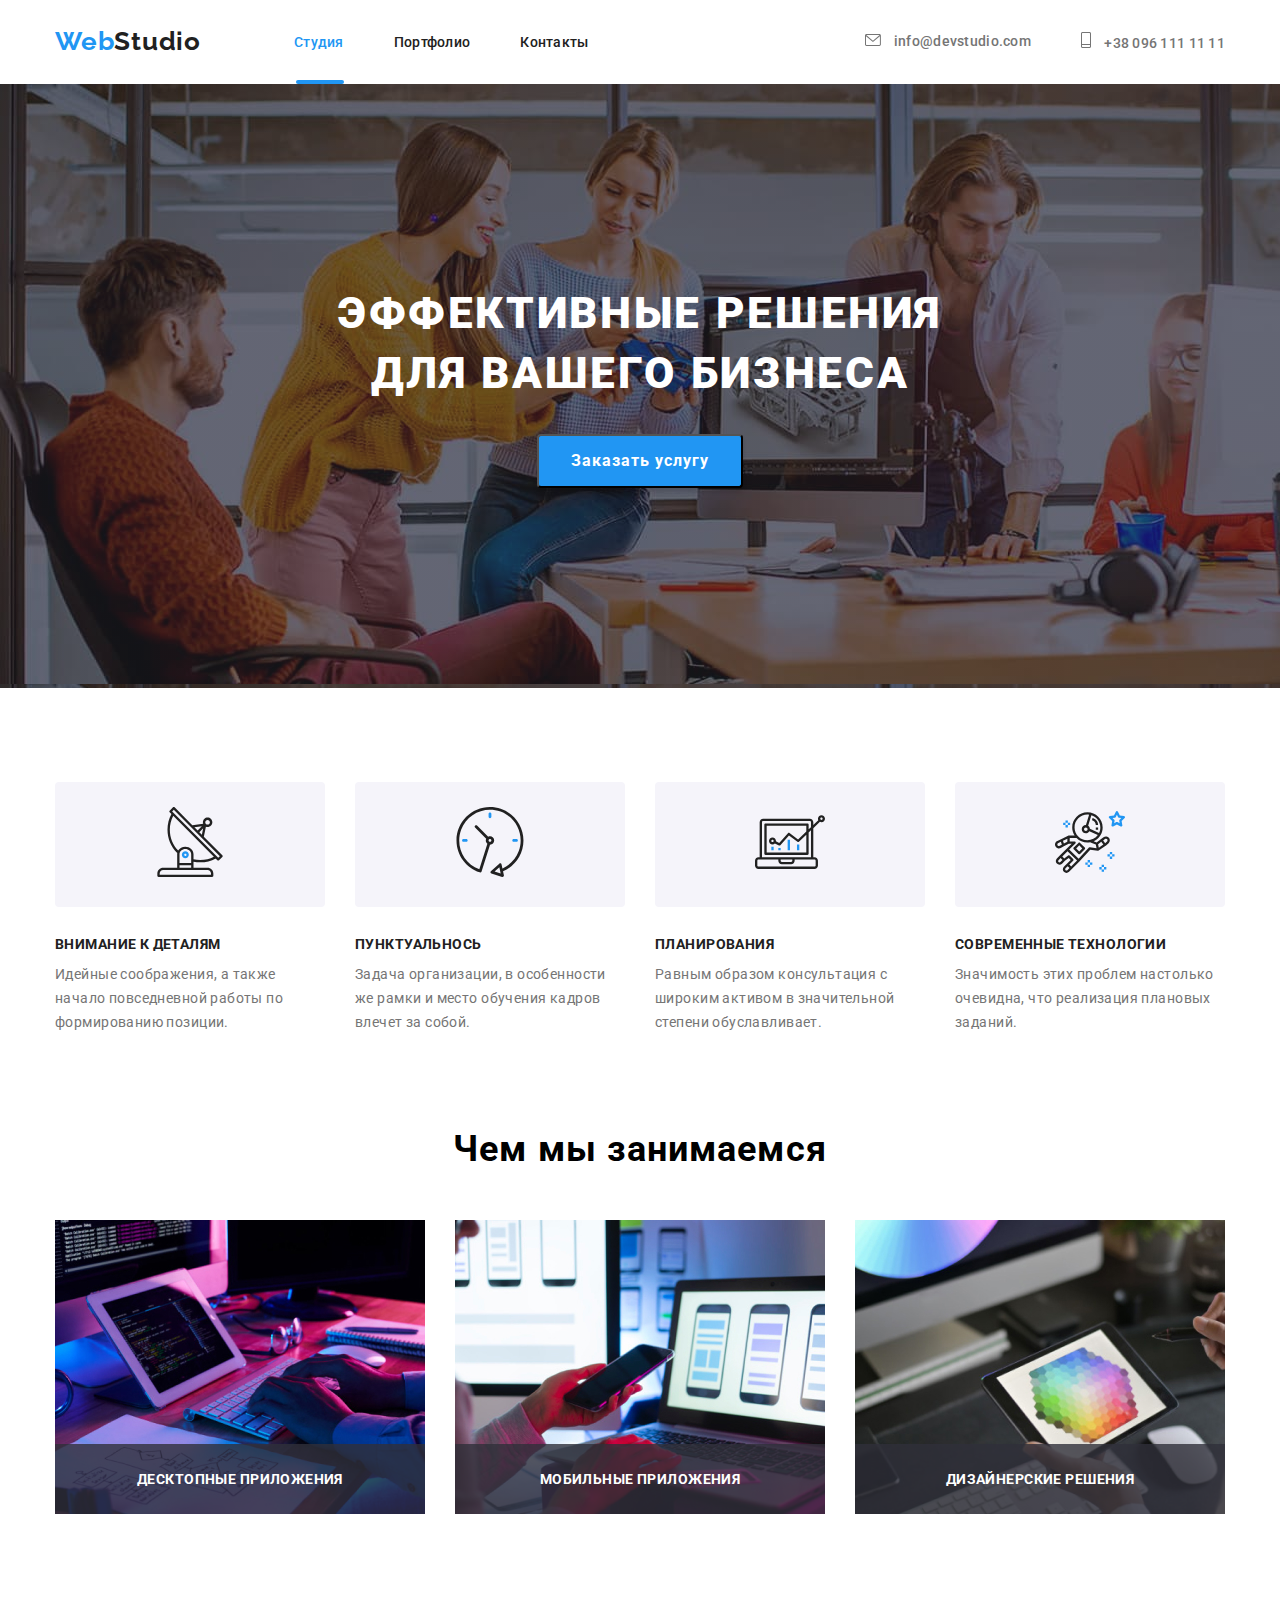
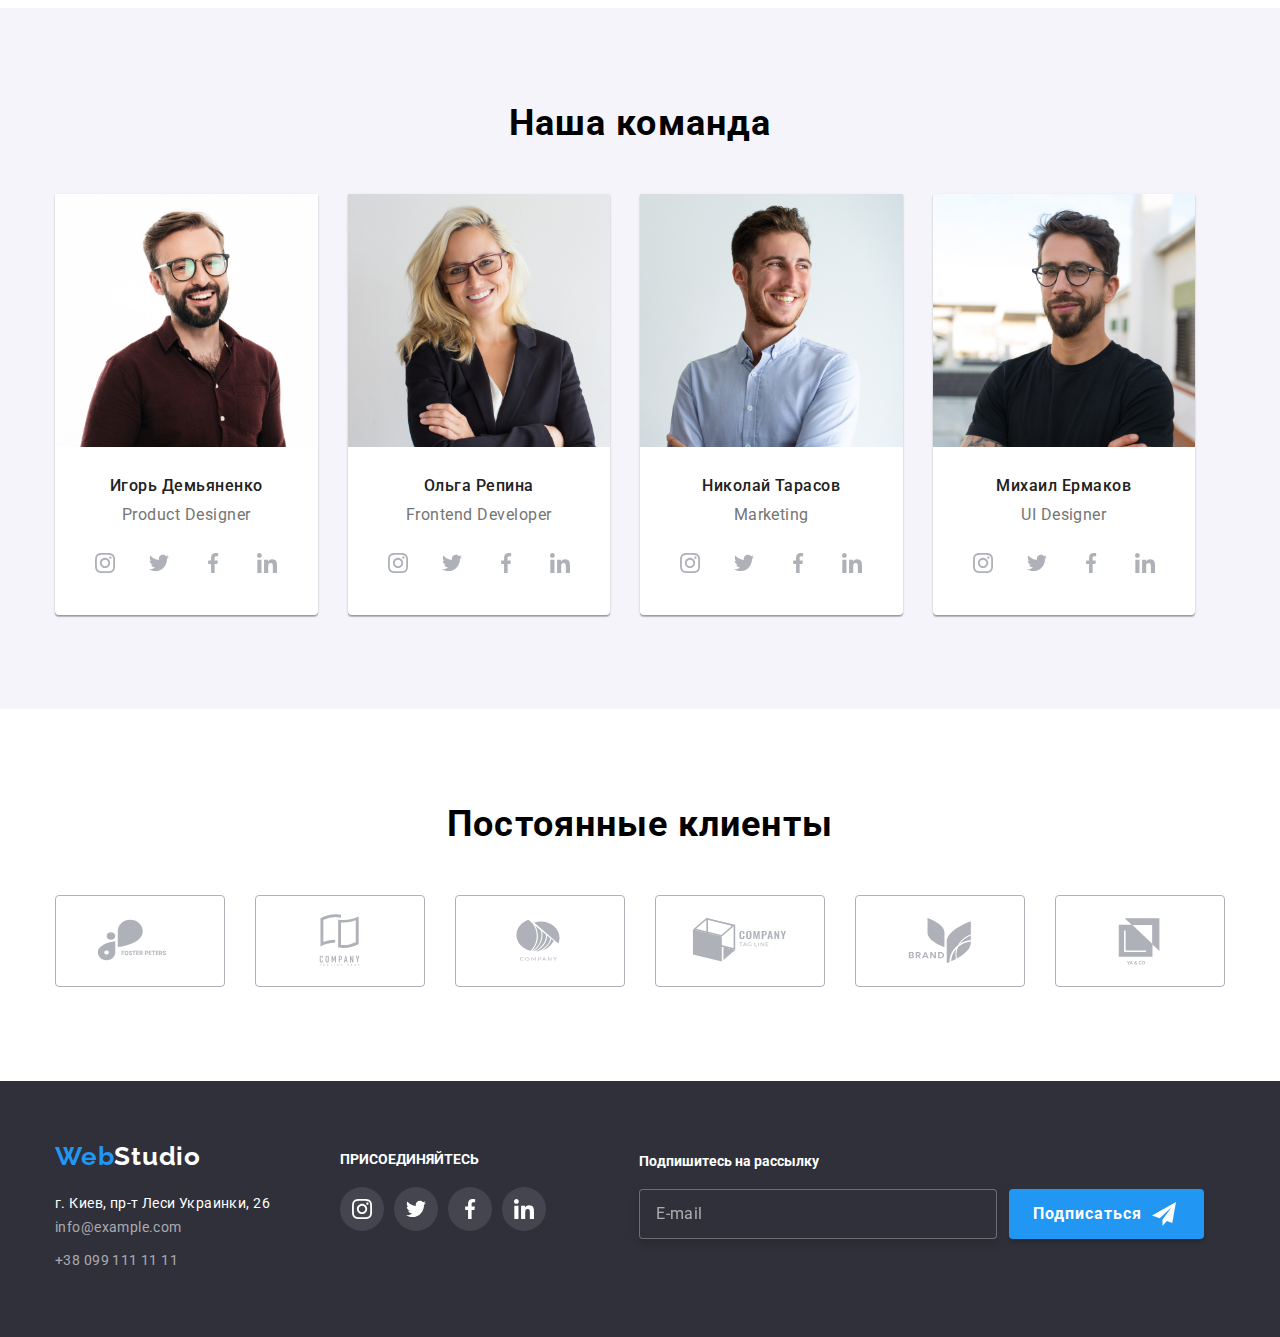
==== commit 95e8ad91: "5" ====
--- a/index.html
+++ b/index.html
@@ -272,48 +272,48 @@
             </div>
         </section>
         <!--Секция 5-->
-        <section class="regular-cliets">
-            <div class="conteiner-our-work-section">
-                <h2 class="secondary-text-title">Постоянные клиенты</h2>
-                <ul class="clients-ul">
-                    <li class="clients-li">
-                        <a href="#" class="clients-link">
-                            <svg class="svg-clients">
+        <section class="regular__cliets">
+            <div class="our__work">
+                <h2 class="secondary__text__title">Постоянные клиенты</h2>
+                <ul class="clients">
+                    <li class="clients__item">
+                        <a href="#" class="clients__link">
+                            <svg class="clients__svg">
                                 <use href="./img/new.svg#icon-Logo-1"></use>
                             </svg> </a>
                     </li>
         
-                    <li class="clients-li">
-                        <a href="#" class="clients-link">
-                            <svg class="svg-clients">
+                    <li class="clients__item">
+                        <a href="#" class="clients__link">
+                            <svg class="clients__svg">
                                 <use href="./img/new.svg#icon-Logo-2"></use>
                             </svg></a>
                     </li>
         
-                    <li class="clients-li">
-                        <a href="#" class="clients-link">
-                            <svg class="svg-clients">
+                    <li class="clients__item">
+                        <a href="#" class="clients__link">
+                            <svg class="clients__svg">
                                 <use href="./img/new.svg#icon-Logo-3"></use>
                             </svg></a>
                     </li>
         
-                    <li class="clients-li">
-                        <a href="#" class="clients-link">
-                            <svg class="svg-clients">
+                    <li class="clients__item">
+                        <a href="#" class="clients__link">
+                            <svg class="clients__svg">
                                 <use href="./img/new.svg#icon-Logo-4"></use>
                             </svg></a>
                     </li>
         
-                    <li class="clients-li">
-                        <a href="#" class="clients-link">
-                            <svg class="svg-clients">
+                    <li class="clients__item">
+                        <a href="#" class="clients__link">
+                            <svg class="clients__svg">
                                 <use href="./img/new.svg#icon-Logo-5"></use>
                             </svg></a>
                     </li>
         
-                    <li class="clients-li">
-                        <a href="#" class="clients-link">
-                            <svg class="svg-clients">
+                    <li class="clients__item">
+                        <a href="#" class="clients__link">
+                            <svg class="clients__svg">
                                 <use href="./img/new.svg#icon-Logo-6"></use>
                             </svg></a>
                     </li>
@@ -386,56 +386,56 @@
 <!-- модалка -->
 <div class="backdrop is-hidden" data-modal>
     <div class="modal">
-        <button data-modal-close class="button-close" type="button">
-            <svg class="modal-button-svg">
+        <button data-modal-close class="modal__button" type="button">
+            <svg class="modal__svg">
                 <use href="./img/new.svg#icon-x"></use>
             </svg>
         </button>
 
 
-        <h3 class="text-title-form">Оставьте свои данные, мы вам перезвоним</h3>
+        <h3 class="modal__title">Оставьте свои данные, мы вам перезвоним</h3>
         <form class="form">
-            <div class="box-form">
-                <span class="icon"> <svg>
+            <div class="box__form">
+                <span class="box__form__icon"> <svg class="box__form__svg">
                         <use href="./img/new.svg#icon-person"></use>
                     </svg></span>
-                <label  for="name" class="form-label"><span>Имя </span></label>
-                <input class="form-input" type="text" name="name" id="name" placeholder=" ">
-            </div>
-            
-            
-            <div class="box-form">
+                <label  for="name" class="box__form__label"><span>Имя </span></label>
+                <input class="box__form__input" type="text" name="name" id="name" placeholder=" ">
+            </div>
+            
+            
+            <div class="box__form">
               
-                <label class="form-label" for="tel"><span> Телефон</span></label>
-                <span class="icon">
-                    <svg>
+                <label class="box__form__label" for="tel"><span> Телефон</span></label>
+                <span class="box__form__icon">
+                    <svg class="box__form__svg">
                         <use href="./img/new.svg#icon-phone-old"></use>
                     </svg></span>
-                <input class="form-input" type="tel" name="tel" id="tel" placeholder=" ">
+                <input class="box__form__input" type="tel" name="tel" id="tel" placeholder=" ">
             </div>
            
-            <div class="box-form">
-            <span class="icon"> <svg>
+            <div class="box__form">
+            <span class="box__form__icon"> <svg class="box__form__svg">
                     <use href="./img/new.svg#icon-email-black"></use>
                 </svg></span>
-                <label class="form-label" for="mail"><span>Почта</span></label>
-                <input class="form-input" type="email" name="mail" id="mail" placeholder=" ">
-            </div>
-
-
-            <div class="box-form">
-                <label class="form-label" for="coment">Коментарий</label>
-                <textarea name="coment" id="coment" cols="30" rows="10" placeholder="Введите текст"></textarea>
-            </div>
-
-
-            <div class="box-modal-checkbox">
-                    <label class="label-checkbox" >
-                <input class="checkbox" type="checkbox" name="mark"  placeholder=" " >
-                <span class="icon-check"></span><span> Соглашаюсь с рассылкой и принимаю</span> <span class="text-blue"> Условия договора</span></label>
-            </div>
-            
-            <button type="submit">Отправить</button>
+                <label class="box__form__label" for="mail"><span>Почта</span></label>
+                <input class="box__form__input" type="email" name="mail" id="mail"  placeholder =" ">
+            </div>
+
+
+            <div class="box__form">
+                <label class="box__form__label" for="coment">Коментарий</label>
+                <textarea class="box__form__textarea" name="coment" id="coment" cols="30" rows="10" placeholder="Введите текст"></textarea>
+            </div>
+
+
+            <div class="box__checkbox">
+                    <label class="box__checkbox__label" >
+                <input class="box__checkbox__input" type="checkbox" name="mark"  placeholder=" " >
+                <span class="box__checkbox__icon"></span><span> Соглашаюсь с рассылкой и принимаю</span> <span class="box__checkbox__text__blue"> Условия договора</span></label>
+            </div>
+            
+            <button class="form__button" type="submit">Отправить</button>
         </form>
     </div>
 </div>
--- a/styles.css
+++ b/styles.css
@@ -451,23 +451,20 @@
 }
 
 /* секция 5 */
-
-.clients-ul {
-  display: flex;
-  list-style: none;
-}
-.conteiner-our-work-section {
-  width: 1200px;
+.regular__cliets {
   padding-top: 94px;
   padding-bottom: 94px;
-  padding-left: 15px;
-  padding-right: 15px;
-}
-
-.clients-li + .clients-li {
+}
+
+.clients {
+  display: flex;
+  list-style: none;
+}
+
+.clients__item + .clients__item {
   margin-left: 30px;
 }
-.clients-link {
+.clients__link {
   display: flex;
   align-items: center;
   justify-content: center;
@@ -483,16 +480,14 @@
   transition-timing-function: cubic-bezier(0.4, 0, 0.2, 1);
 }
 
-.svg-clients {
+.clients__svg {
   width: 106px;
   height: 60px;
   fill: currentColor;
 }
 
-.clients-link:hover {
-  color: #2196f3;
-}
-.clients-link:focus {
+.clients__link:hover,
+.clients__link:focus {
   color: #2196f3;
 }
 
@@ -684,18 +679,18 @@
   width: 100%;
   height: 100%;
   background: rgba(0, 0, 0, 0.2);
-
   transition-duration: 250ms;
   transition-timing-function: cubic-bezier(0.4, 0, 0.2, 1);
 }
+
 .backdrop.is-hidden {
   opacity: 0%;
   visibility: hidden;
   pointer-events: none;
 }
+
 .modal {
   position: absolute;
-
   top: 50%;
   left: 50%;
   transform: translate(-50%, -50%);
@@ -705,9 +700,8 @@
   background-color: #ffffff;
 }
 
-.button-close {
+.modal__button {
   position: absolute;
-
   top: 8px;
   right: 8px;
   width: 30px;
@@ -715,7 +709,6 @@
   border-radius: 50%;
   padding-top: 15px;
   padding-bottom: 15px;
-
   background: #ffffff;
   border: 1px solid rgba(0, 0, 0, 0.1);
   box-sizing: border-box;
@@ -726,9 +719,9 @@
   transition-timing-function: cubic-bezier(0.4, 0, 0.2, 1);
   cursor: pointer;
 }
-.modal-button-svg {
+
+.modal__svg {
   position: absolute;
-
   top: 50%;
   left: 50%;
   transform: translate(-50%, -50%);
@@ -736,13 +729,14 @@
   height: 11px;
   fill: currentColor;
 }
-.button-close:hover,
-.button-close:focus {
+
+.modal__button:hover,
+.modal__button:focus {
   color: #2196f3;
 }
 
 /*  Форма */
-.text-title-form {
+.modal__title {
   font-family: Roboto;
   font-style: normal;
   font-weight: bold;
@@ -750,15 +744,16 @@
   line-height: 23px;
   text-align: center;
   letter-spacing: 0.03em;
-
   color: #212121;
 }
-.box-form {
+
+.box__form {
   position: relative;
   display: flex;
   flex-direction: column;
 }
-.icon {
+
+.box__form__icon {
   position: absolute;
   top: 50%;
   transform: translatey(+12%);
@@ -767,7 +762,7 @@
   cursor: pointer;
 }
 
-.icon svg {
+.box__form__svg {
   width: 20px;
   height: 20px;
   fill: currentColor;
@@ -776,7 +771,8 @@
   transition-duration: 250ms;
   transition-timing-function: cubic-bezier(0.4, 0, 0.2, 1);
 }
-.form-input {
+
+.box__form__input {
   width: 448px;
   height: 40px;
   border: 1px solid rgba(33, 33, 33, 0.2);
@@ -786,7 +782,7 @@
   cursor: pointer;
 }
 
-.box-form textarea {
+.box__form__textarea {
   width: 448px;
   height: 120px;
   border: 1px solid rgba(33, 33, 33, 0.2);
@@ -799,10 +795,11 @@
   padding-right: 16px;
 }
 
-.box-form:focus-within > .icon svg {
-  color: #2196f3;
-}
-.form-label {
+.box__form:focus-within .box__form__svg {
+  color: #2196f3;
+}
+
+.box__form__label {
   margin-top: 12px;
   margin-bottom: 4px;
   font-family: Roboto;
@@ -814,7 +811,7 @@
   color: #757575;
 }
 
-.box-form ::placeholder {
+.box__form ::placeholder {
   font-family: Roboto;
   font-style: normal;
   font-weight: normal;
@@ -823,7 +820,8 @@
   letter-spacing: 0.01em;
   color: rgba(117, 117, 117, 0.5);
 }
-.form button {
+
+.form__button {
   display: flex;
   align-items: center;
   text-align: center;
@@ -831,7 +829,6 @@
   padding-bottom: 10px;
   padding-left: 56px;
   padding-right: 55px;
-
   background: #2196f3;
   box-shadow: 0px 4px 4px rgba(0, 0, 0, 0.15);
   border-radius: 4px;
@@ -847,34 +844,37 @@
   margin-right: auto;
   margin-top: 30px;
 }
-.checkbox {
+
+.box__checkbox__input {
   appearance: none;
 }
-.box-modal-checkbox {
+
+.box__checkbox {
   display: flex;
   margin-top: 20px;
   align-content: center;
 }
-.label-checkbox {
+
+.box__checkbox__label {
   display: flex;
   align-items: center;
   margin-left: 9px;
-
   font-family: Roboto;
   font-style: normal;
   font-weight: normal;
   font-size: 14px;
   line-height: 24px;
   letter-spacing: 0.03em;
-
   color: #757575;
 }
-.text-blue {
+
+.box__checkbox__text__blue {
   color: #2196f3;
   text-decoration: underline;
   margin-left: 5px;
 }
-.icon-check {
+
+.box__checkbox__icon {
   display: inline-block;
   width: 15px;
   height: 15px;
@@ -886,7 +886,8 @@
   transition-duration: 250ms;
   transition-timing-function: cubic-bezier(0.4, 0, 0.2, 1);
 }
-.checkbox:checked + .icon-check {
+
+.box__checkbox__input:checked + .box__checkbox__icon {
   border-color: transparent;
   background-color: #2196f3;
   background-image: url(./img/check.svg);
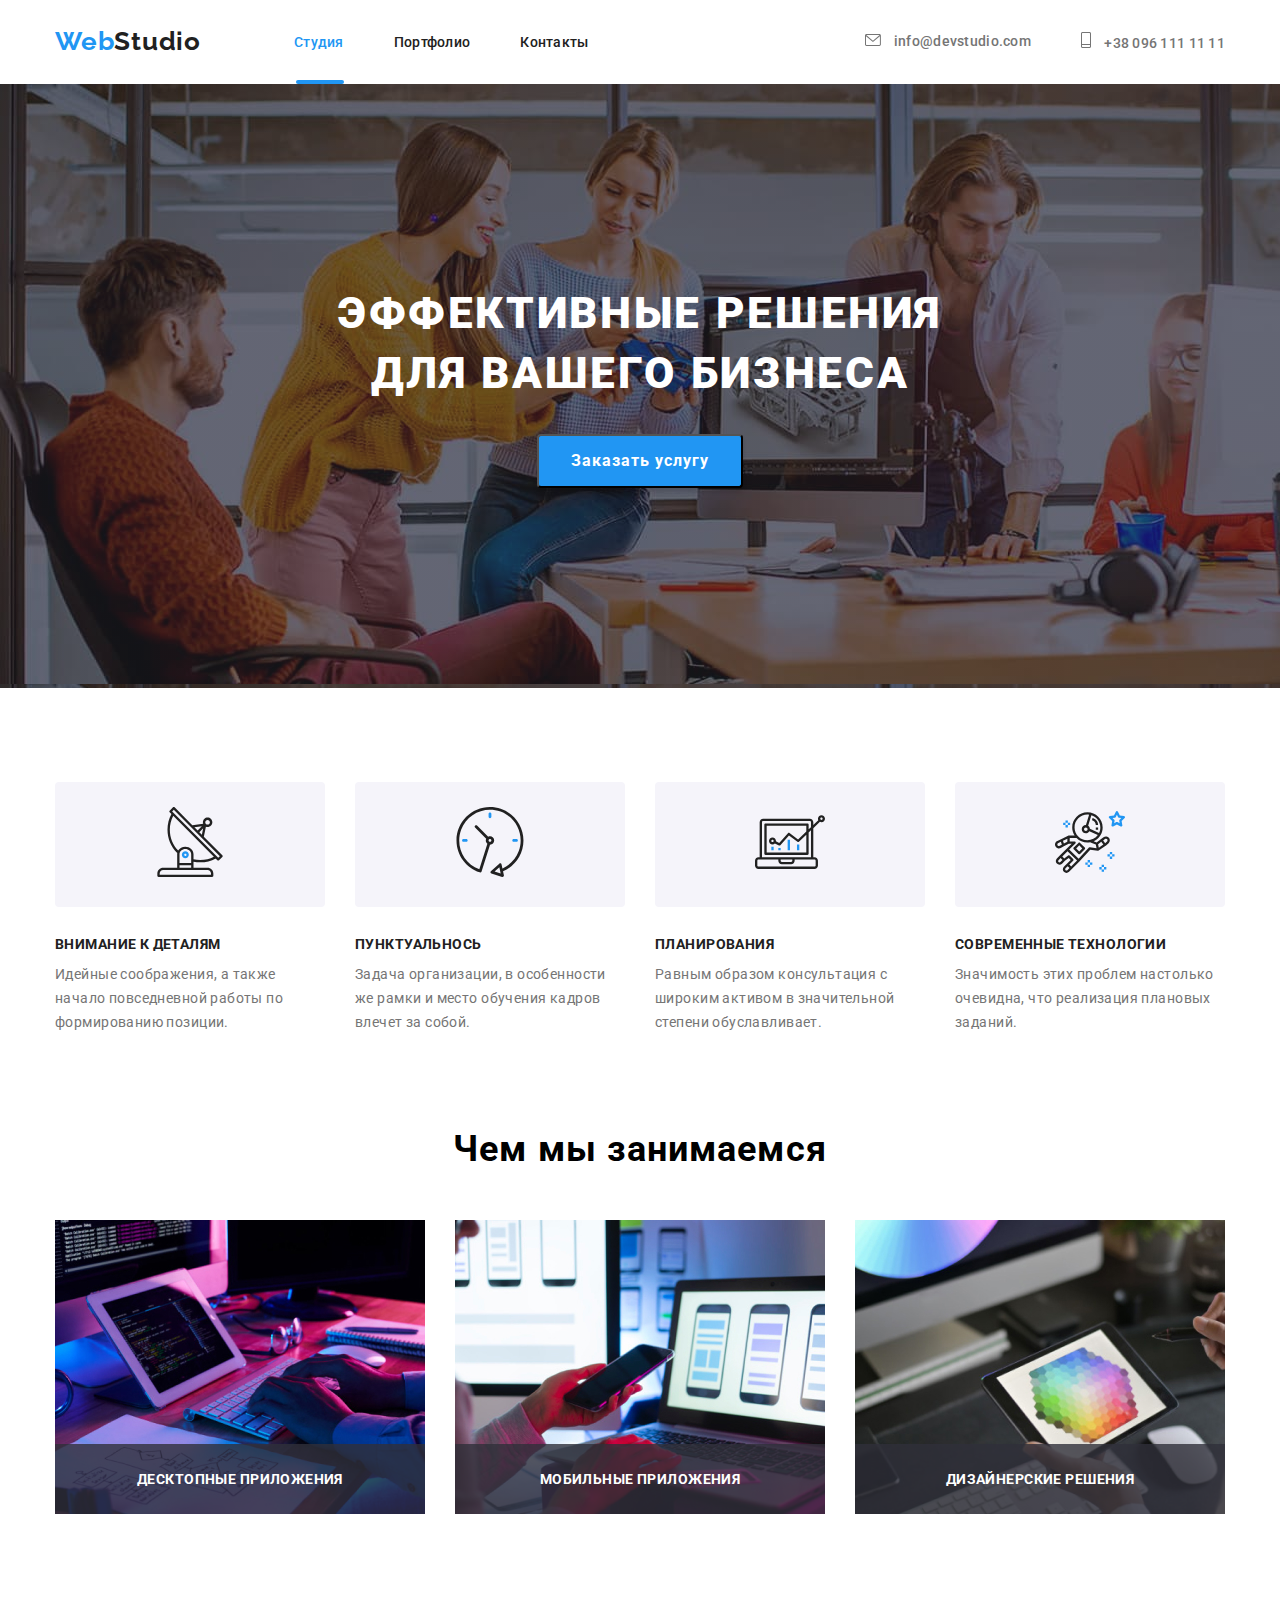
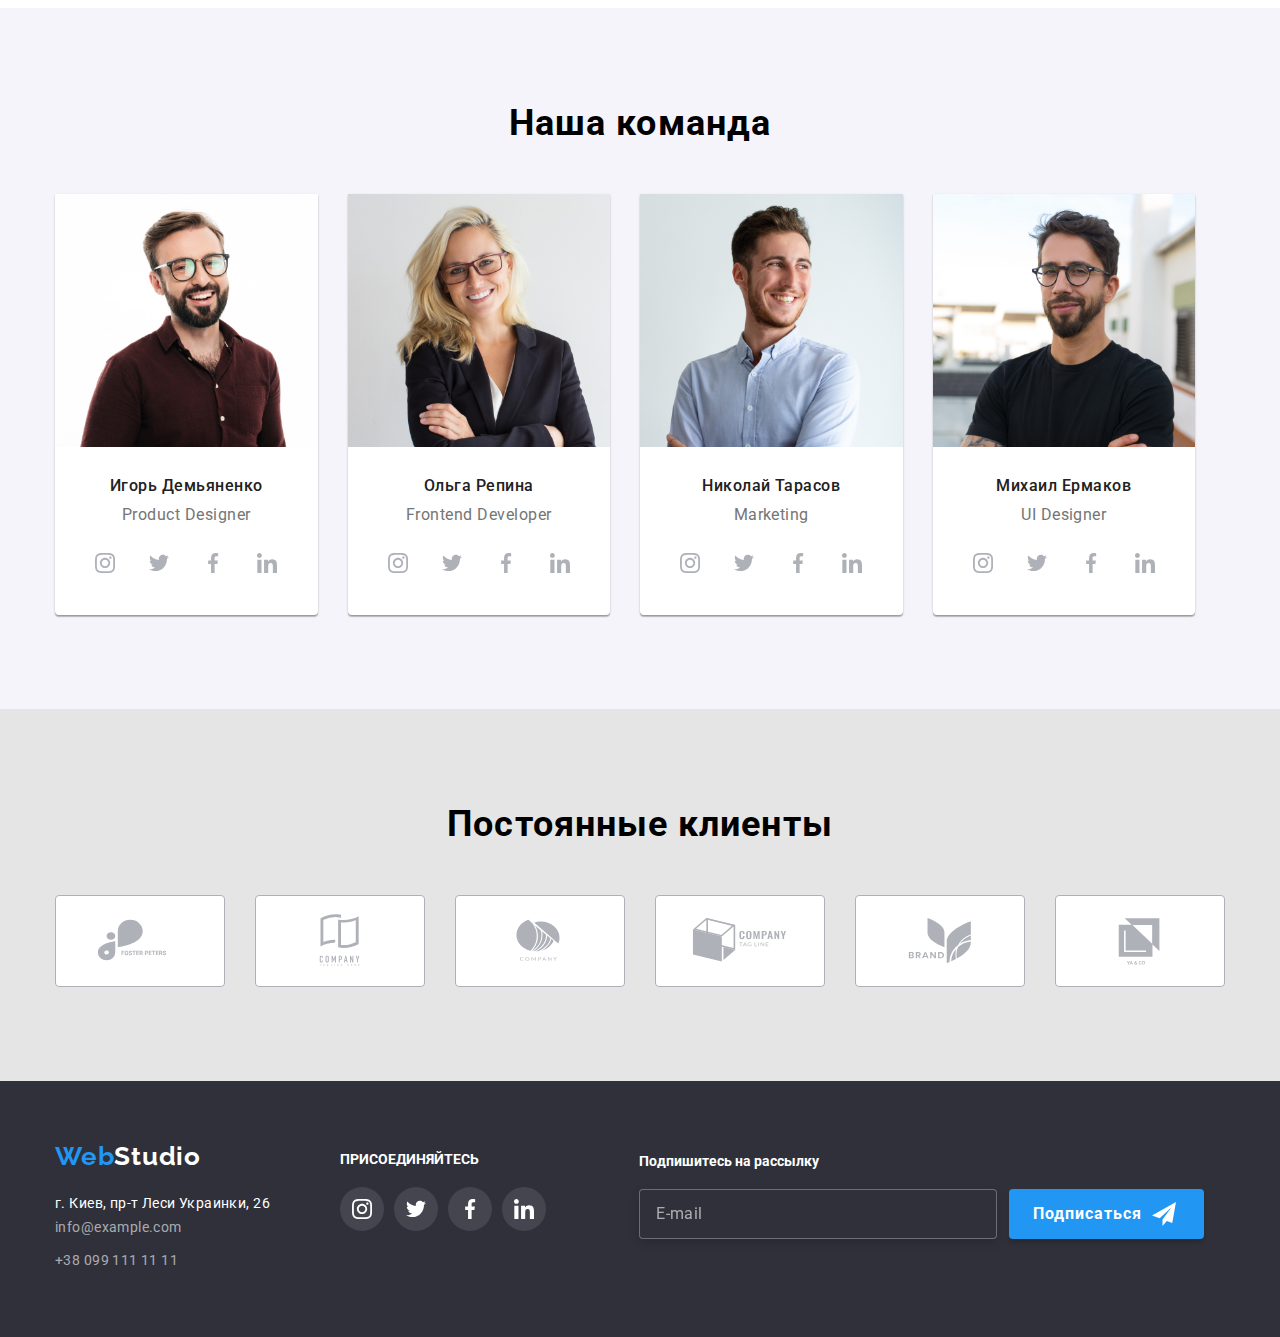
==== commit 6fdef471: "7" ====
--- a/index.html
+++ b/index.html
@@ -10,16 +10,16 @@
     <link href="https://fonts.googleapis.com/css2?family=Raleway:wght@700&family=Roboto:wght@400;500;700;900&display=swap"
         rel="stylesheet">
     <link rel="stylesheet" href="https://cdnjs.cloudflare.com/ajax/libs/modern-normalize/1.0.0/modern-normalize.min.css" />
-    <link rel="stylesheet" href="./styles.css">
+    <link rel="stylesheet" href="./css/main.min.css">
    
 </head>
 <body>
     <!--Шапка сайта-->
         <header class="header">
-            <div class="header__conteiner">
-            
-            
-            <a href="./main.html" class="header__logo"><span class="logo__blue">Web</span><span class="logo__black">Studio</span></a>
+            <div class="header-conteiner">
+            
+            
+            <a href="./main.html" class="header-logo"><span class="logo-blue">Web</span><span class="logo-black">Studio</span></a>
             <nav class="nav">
             <ul class="nav__list">
                 
@@ -34,7 +34,7 @@
           <li class="contacts__item">
                
                    
-                <a class="contacts__link" href="mailto:info@devstudio.com"> <svg class="contacts__svg__mail">
+                <a class="contacts__link" href="mailto:info@devstudio.com"> <svg class="contacts__svg-mail">
                     <use href="./img/new.svg#icon-mail"></use>
                 </svg>
                  info@devstudio.com</a>
@@ -43,7 +43,7 @@
             <li class="contacts__item">
                 
                 <a class="contacts__link" href="tel:+380961111111">
-                    <svg class="contacts__svg__phone">
+                    <svg class="contacts__svg-phone">
                         <use href="./img/new.svg#icon-phone"></use>
                     </svg>
                     +38 096 111 11 11</a>
@@ -58,11 +58,11 @@
         </header>
         <main >
         <!--Секция 1-->
-        <section class="hero__section">
+        <section class="hero-section">
            
            <div class="hero">
             <h1 class="hero__text">ЭФФЕКТИВНЫЕ РЕШЕНИЯ <br> ДЛЯ ВАШЕГО БИЗНЕСА</h1>
-            <button   class="hero__button"data-modal-open type="button"><span class="hero__button__tekst" > Заказать услугу</span></button >
+            <button   class="hero__button"data-modal-open type="button"><span class="hero__button-tekst" > Заказать услугу</span></button >
             </div>
 
         </section>
@@ -73,99 +73,99 @@
             <ul class="description__list">
               
                <li class="description__item">
-                   <div class="description__box"><svg class="description__box__svg">
+                   <div class="description-box"><svg class="description-box__svg">
                         <use href="./img/new.svg#icon-antenna"></use>
                     </svg></div>
                     
-                   <h3 class="description__item_title">ВНИМАНИЕ К ДЕТАЛЯМ</h3>
-            <p class="description__item__text">Идейные соображения, а также начало повседневной работы по формированию позиции.</p>
+                   <h3 class="description__title">ВНИМАНИЕ К ДЕТАЛЯМ</h3>
+            <p class="description__text">Идейные соображения, а также начало повседневной работы по формированию позиции.</p>
                </li>
             
                <li class="description__item"> 
-                    <div class="description__box"><svg class="description__box__svg">
+                    <div class="description-box"><svg class="description-box__svg">
                         <use href="./img/new.svg#icon-clock"></use>
                     </svg></div>
-                <h3 class="description__item_title">ПУНКТУАЛЬНОСЬ</h3>
-             <p class="description__item__text">Задача организации, в особенности же рамки и место обучения кадров влечет за собой.</p>
+                <h3 class="description__title">ПУНКТУАЛЬНОСЬ</h3>
+             <p class="description__text">Задача организации, в особенности же рамки и место обучения кадров влечет за собой.</p>
                 </li>
             
                 <li class="description__item">
-                    <div class="description__box">
-                    <svg class="description__box__svg">
+                    <div class="description-box">
+                    <svg class="description-box__svg">
                         <use href="./img/new.svg#icon-diagram"></use>
                     </svg></div>
-                    <h3 class="description__item_title">ПЛАНИРОВАНИЯ</h3>
-                    <p class="description__item__text">Равным образом консультация с широким активом в значительной степени обуславливает.</p>
+                    <h3 class="description__title">ПЛАНИРОВАНИЯ</h3>
+                    <p class="description__text">Равным образом консультация с широким активом в значительной степени обуславливает.</p>
                 </li>
                
             
                 <li class="description__item">
-                    <div class="description__box"><svg class="description__box__svg">
+                    <div class="description-box"><svg class="description-box__svg">
                         <use href="./img/new.svg#icon-Vector-4"></use>
                     </svg></div>
-                    <h2 class="description__item_title">СОВРЕМЕННЫЕ ТЕХНОЛОГИИ</h2>
-                    <p class="description__item__text">Значимость этих проблем настолько очевидна, что реализация плановых заданий.</p>
+                    <h2 class="description__title">СОВРЕМЕННЫЕ ТЕХНОЛОГИИ</h2>
+                    <p class="description__text">Значимость этих проблем настолько очевидна, что реализация плановых заданий.</p>
                 </li>
             </ul>
             </div>
         </section>
         <!--Секция 3-->
-        <section class="our__work__section" >
-            <div class="our__work">
-            <h2 class="secondary__text__title">Чем мы занимаемся</h2>
-            <ul class="our__work__list">
-                <li class="our__work__item">
-                    <div class="our__work__box">
+        <section class="our-work-section" >
+            <div class="our-work">
+            <h2 class="secondary-text-title">Чем мы занимаемся</h2>
+            <ul class="our-work__list">
+                <li class="our-work__item">
+                    <div class="our-work__box">
                     <img src="./img/img-2.jpg" width="370" height="294" alt="наши работы 1">
-                <div class="our__work__cont"><p class="our__work__text">Десктопные приложения</p></div>
+                <div class="our-work__cont"><p class="our-work__text">Десктопные приложения</p></div>
                 </div>
                 </li>
-                <li class="our__work__item">
-                    <div class="our__work__box">
+                <li class="our-work__item">
+                    <div class="our-work__box">
                     <img src="./img/img.jpg" width="370" height="294"  alt="наши работы 2">
-                <div class="our__work__cont">
-                    <p class="our__work__text">Мобильные приложения</p></div>
+                <div class="our-work__cont">
+                    <p class="our-work__text">Мобильные приложения</p></div>
                 </div>
                 </li>
-                <li class="our__work__item">
-                    <div class="our__work__box">
+                <li class="our-work__item">
+                    <div class="our-work__box">
                     <img src="./img/img-3.jpg" width="370" height="294"  alt="наши работы 3">
-                <div class="our__work__cont"><p class="our__work__text">Дизайнерские решения</p></div>
+                <div class="our-work__cont"><p class="our-work__text">Дизайнерские решения</p></div>
                 </div>
                 </li>
             </ul></div>
         </section>
         <!--Секция 4-->
-        <section class="section__command">
-            <div class="conteiner__section__command">
-                <h2 class="secondary__text__title">Наша команда</h2>
+        <section class="section-command">
+            <div class="conteiner-section-command">
+                <h2 class="secondary-text-title">Наша команда</h2>
                 <ul class="command">
                     <li class="command__item">
                         <img src="./img/img-4.jpg" width="270" height="260" alt="фото Игоря Демьяненко">
                         <h3 class="command__title">Игорь Демьяненко</h3>
                         <p class="command__position">Product Designer</p>
-                        <ul class="box__social">
-                            <li class="box__social__item">
-                                <a href="#" class="box__social__link">
-                                    <svg class="box__social__svg">
+                        <ul class="box-social">
+                            <li class="box-social__item">
+                                <a href="#" class="box-social__link">
+                                    <svg class="box-social__svg">
                                         <use href="./img/new.svg#icon-instagram"></use>
                                     </svg></a>
                             </li>
-                            <li class="box__social__item">
-                                <a href="#" class="box__social__link">
-        
-                                    <svg class="box__social__svg">
+                            <li class="box-social__item">
+                                <a href="#" class="box-social__link">
+        
+                                    <svg class="box-social__svg">
                                         <use href="./img/new.svg#icon-twitter"></use>
                                     </svg></a>
                             </li>
-                            <li class="box__social__item">
-                                <a href="#" class="box__social__link">
-                                    <svg class="box__social__svg">
+                            <li class="box-social__item">
+                                <a href="#" class="box-social__link">
+                                    <svg class="box-social__svg">
                                         <use href="./img/new.svg#icon-facebook"></use>
                                     </svg></a>
-                            <li class="box__social__item">
-                                <a href="#" class="box__social__link">
-                                    <svg class="box__social__svg">
+                            <li class="box-social__item">
+                                <a href="#" class="box-social__link">
+                                    <svg class="box-social__svg">
                                         <use href="./img/new.svg#icon-linkedin"></use>
                                     </svg></a>
                             </li>
@@ -175,29 +175,29 @@
                         <img src="./img/img-5.jpg" width="270" height="260" alt="фото Ольги Репининой">
                         <h3 class="command__title">Ольга Репина</h3>
                         <p class="command__position">Frontend Developer</p>
-                        <ul class="box__social">
-                            <li class="box__social__item">
-                                <a href="#" class="box__social__link">
-                                    <svg class="box__social__svg">
+                        <ul class="box-social">
+                            <li class="box-social__item">
+                                <a href="#" class="box-social__link">
+                                    <svg class="box-social__svg">
                                         <use href="./img/new.svg#icon-instagram"></use>
                                     </svg></a>
                             </li>
-                            <li class="box__social__item">
-                                <a href="#" class="box__social__link">
-        
-                                    <svg class="box__social__svg">
+                            <li class="box-social__item">
+                                <a href="#" class="box-social__link">
+        
+                                    <svg class="box-social__svg">
                                         <use href="./img/new.svg#icon-twitter"></use>
                                     </svg></a>
                             </li>
-                            <li class="box__social__item">
-                                <a href="#" class="box__social__link">
-                                    <svg class="box__social__svg">
+                            <li class="box-social__item">
+                                <a href="#" class="box-social__link">
+                                    <svg class="box-social__svg">
                                         <use href="./img/new.svg#icon-facebook"></use>
                                     </svg></a>
                             </li>
-                            <li class="box__social__item">
-                                <a href="#" class="box__social__link">
-                                    <svg class="box__social__svg">
+                            <li class="box-social__item">
+                                <a href="#" class="box-social__link">
+                                    <svg class="box-social__svg">
                                         <use href="./img/new.svg#icon-linkedin"></use>
                                     </svg></a>
                             </li>
@@ -207,29 +207,29 @@
                         <img src="./img/img-6.jpg" width="270" height="260" alt="фото Николая Тарасова">
                         <h3 class="command__title">Николай Тарасов</h3>
                         <p class="command__position">Marketing</p>
-                        <ul class="box__social">
-                            <li class="box__social__item">
-                                <a href="#" class="box__social__link">
-                                    <svg class="box__social__svg">
+                        <ul class="box-social">
+                            <li class="box-social__item">
+                                <a href="#" class="box-social__link">
+                                    <svg class="box-social__svg">
                                         <use href="./img/new.svg#icon-instagram"></use>
                                     </svg></a>
                             </li>
-                            <li class="box__social__item">
-                                <a href="#" class="box__social__link">
-        
-                                    <svg class="box__social__svg">
+                            <li class="box-social__item">
+                                <a href="#" class="box-social__link">
+        
+                                    <svg class="box-social__svg">
                                         <use href="./img/new.svg#icon-twitter"></use>
                                     </svg></a>
                             </li>
-                            <li class="box__social__item">
-                                <a href="#" class="box__social__link">
-                                    <svg class="box__social__svg">
+                            <li class="box-social__item">
+                                <a href="#" class="box-social__link">
+                                    <svg class="box-social__svg">
                                         <use href="./img/new.svg#icon-facebook"></use>
                                     </svg></a>
                             </li>
-                            <li class="box__social__item">
-                                <a href="#" class="box__social__link">
-                                    <svg class="box__social__svg">
+                            <li class="box-social__item">
+                                <a href="#" class="box-social__link">
+                                    <svg class="box-social__svg">
                                         <use href="./img/new.svg#icon-linkedin"></use>
                                     </svg></a>
                             </li>
@@ -239,30 +239,30 @@
                         <img src="./img/img-7.jpg" width="270" height="260" alt="фото Михаила Ермакова">
                         <h3 class="command__title">Михаил Ермаков</h3>
                         <p class="command__position">UI Designer</p>
-                        <ul class="box__social">
-                            <li class="box__social__item">
-                                <a href="#" class="box__social__link">
-                                    <svg class="box__social__svg">
+                        <ul class="box-social">
+                            <li class="box-social__item">
+                                <a href="#" class="box-social__link">
+                                    <svg class="box-social__svg">
                                         <use href="./img/new.svg#icon-instagram"></use>
                                     </svg></a>
         
                             </li>
-                            <li class="box__social__item">
-                                <a href="#" class="box__social__link">
-        
-                                    <svg class="box__social__svg">
+                            <li class="box-social__item">
+                                <a href="#" class="box-social__link">
+        
+                                    <svg class="box-social__svg">
                                         <use href="./img/new.svg#icon-twitter"></use>
                                     </svg></a>
                             </li>
-                            <li class="box__social__item">
-                                <a href="#" class="box__social__link">
-                                    <svg class="box__social__svg">
+                            <li class="box-social__item">
+                                <a href="#" class="box-social__link">
+                                    <svg class="box-social__svg">
                                         <use href="./img/new.svg#icon-facebook"></use>
                                     </svg></a>
                             </li>
-                            <li class="box__social__item">
-                                <a href="#" class="box__social__link">
-                                    <svg class="box__social__svg">
+                            <li class="box-social__item">
+                                <a href="#" class="box-social__link">
+                                    <svg class="box-social__svg">
                                         <use href="./img/new.svg#icon-linkedin"></use>
                                     </svg></a>
                             </li>
@@ -272,9 +272,9 @@
             </div>
         </section>
         <!--Секция 5-->
-        <section class="regular__cliets">
-            <div class="our__work">
-                <h2 class="secondary__text__title">Постоянные клиенты</h2>
+        <section class="regular-cliets">
+            <div class="our-work">
+                <h2 class="secondary-text-title">Постоянные клиенты</h2>
                 <ul class="clients">
                     <li class="clients__item">
                         <a href="#" class="clients__link">
@@ -323,16 +323,16 @@
         </main>
 <!--Подвал-->
 <footer class="footer">
-    <div class="footer__conteiner">
-        <div class="footer__box">
-            <a href="http://127.0.0.1:5500/main.html" class="footer__box__logo"><span class="logo__blue">Web</span><span
-                    class="logo__White">Studio</span></a>
-            <address class="footer__box__address">
-                <div class="footer__box__cont">
-                    <p class="footer__box__actual">г. Киев, пр-т Леси Украинки, 26</p>
+    <div class="footer-conteiner">
+        <div class="footer-box">
+            <a href="http://127.0.0.1:5500/main.html" class="footer-box-logo"><span class="logo-blue">Web</span><span
+                    class="logo-White">Studio</span></a>
+            <address class="footer-box__address">
+                <div class="footer-box__cont">
+                    <p class="footer-box__actual">г. Киев, пр-т Леси Украинки, 26</p>
                 </div>
-                <div class="footer__box__mail"><a href="mailto:info@example.com" class="footer__box__link">info@example.com</a></div>
-                <div class="footer__box__phone"> <a href="tel:+380991111111" class="footer__box__link">+38 099 111 11 11</a></div>
+                <div class="footer-box__mail"><a href="mailto:info@example.com" class="footer-box__link">info@example.com</a></div>
+                <div class="footer-box__phone"> <a href="tel:+380991111111" class="footer-box__link">+38 099 111 11 11</a></div>
             </address>
         </div>
         <div class="social">
@@ -371,7 +371,7 @@
             <form class="subscription__form">
               <label for="e-mail"></label>
                 <input class="subscription__input" type="email" name="mail" id="e-mail" placeholder="E-mail"/>
-                <button class="subscription__button" type="submit"><span class="subscription__button__text"> Подписаться </span>
+                <button class="subscription__button" type="submit"><span class="subscription__button-text"> Подписаться </span>
                     <svg class="subscription__airplaine">
                         <use href="./img/new.svg#icon-airplaine"></use>
                     </svg>
@@ -395,44 +395,44 @@
 
         <h3 class="modal__title">Оставьте свои данные, мы вам перезвоним</h3>
         <form class="form">
-            <div class="box__form">
-                <span class="box__form__icon"> <svg class="box__form__svg">
+            <div class="box-form">
+                <span class="box-form__icon"> <svg class="box-form__svg">
                         <use href="./img/new.svg#icon-person"></use>
                     </svg></span>
-                <label  for="name" class="box__form__label"><span>Имя </span></label>
-                <input class="box__form__input" type="text" name="name" id="name" placeholder=" ">
-            </div>
-            
-            
-            <div class="box__form">
+                <label  for="name" class="box-form__label"><span>Имя </span></label>
+                <input class="box-form__input" type="text" name="name" id="name" placeholder=" ">
+            </div>
+            
+            
+            <div class="box-form">
               
-                <label class="box__form__label" for="tel"><span> Телефон</span></label>
-                <span class="box__form__icon">
-                    <svg class="box__form__svg">
+                <label class="box-form__label" for="tel"><span> Телефон</span></label>
+                <span class="box-form__icon">
+                    <svg class="box-form__svg">
                         <use href="./img/new.svg#icon-phone-old"></use>
                     </svg></span>
-                <input class="box__form__input" type="tel" name="tel" id="tel" placeholder=" ">
+                <input class="box-form__input" type="tel" name="tel" id="tel" placeholder=" ">
             </div>
            
-            <div class="box__form">
-            <span class="box__form__icon"> <svg class="box__form__svg">
+            <div class="box-form">
+            <span class="box-form__icon"> <svg class="box-form__svg">
                     <use href="./img/new.svg#icon-email-black"></use>
                 </svg></span>
-                <label class="box__form__label" for="mail"><span>Почта</span></label>
-                <input class="box__form__input" type="email" name="mail" id="mail"  placeholder =" ">
-            </div>
-
-
-            <div class="box__form">
-                <label class="box__form__label" for="coment">Коментарий</label>
-                <textarea class="box__form__textarea" name="coment" id="coment" cols="30" rows="10" placeholder="Введите текст"></textarea>
-            </div>
-
-
-            <div class="box__checkbox">
-                    <label class="box__checkbox__label" >
-                <input class="box__checkbox__input" type="checkbox" name="mark"  placeholder=" " >
-                <span class="box__checkbox__icon"></span><span> Соглашаюсь с рассылкой и принимаю</span> <span class="box__checkbox__text__blue"> Условия договора</span></label>
+                <label class="box-form__label" for="mail"><span>Почта</span></label>
+                <input class="box-form__input" type="email" name="mail" id="mail"  placeholder =" ">
+            </div>
+
+
+            <div class="box-form">
+                <label class="box-form__label" for="coment">Коментарий</label>
+                <textarea class="box-form__textarea" name="coment" id="coment" cols="30" rows="10" placeholder="Введите текст"></textarea>
+            </div>
+
+
+            <div class="box-checkbox">
+                    <label class="box-checkbox__label" >
+                <input class="box-checkbox__input" type="checkbox" name="mark"  placeholder=" " >
+                <span class="box-checkbox__icon"></span><span> Соглашаюсь с рассылкой и принимаю</span> <span class="box-checkbox__text"> Условия договора</span></label>
             </div>
             
             <button class="form__button" type="submit">Отправить</button>
--- a/css/main.min.css
+++ b/css/main.min.css
@@ -0,0 +1,2 @@
+h1,h2,h3,h4,h5,h6,ul,ol,li,p{margin:0}ul,ol{padding:0}img{display:block;max-width:100%;height:auto}body{background:#e5e5e5;font-family:Roboto}.header{background:#ffffff}.header-conteiner{display:-webkit-box;display:-ms-flexbox;display:flex;-webkit-box-align:center;-ms-flex-align:center;align-items:center;width:1200px;padding-left:15px;padding-right:15px;margin-top:0px;margin-bottom:0px;margin-left:auto;margin-right:auto}.nav__list,.contacts__list{display:-webkit-box;display:-ms-flexbox;display:flex}.contacts{margin-left:auto}.header-logo{font-family:Raleway;font-style:normal;font-weight:bold;font-size:26px;line-height:1.19;text-decoration:none;letter-spacing:0.03em;padding-top:24px;padding-bottom:25px}.logo-blue{color:#2196f3}.logo-black{color:#212121}.nav__list,.contacts__list{list-style:none}.nav__link,.contacts__link{text-decoration:none;font-family:Roboto;font-style:normal;font-weight:500;font-size:14px;line-height:1.14;letter-spacing:0.02em;color:#212121;-webkit-transition-property:color, -webkit-transform;transition-property:color, -webkit-transform;transition-property:color, transform;transition-property:color, transform, -webkit-transform;-webkit-transition-duration:250ms;transition-duration:250ms;-webkit-transition-timing-function:cubic-bezier(0.4, 0, 0.2, 1);transition-timing-function:cubic-bezier(0.4, 0, 0.2, 1)}.nav__item+.nav__item{margin-left:50px}.nav__item{margin-left:93px}.nav__link{padding-top:32px;padding-bottom:32px}.contacts__list{padding-top:32px;padding-bottom:32px}.contacts__item+.contacts__item{margin-left:50px}.nav__link:hover{color:#2196f3}.nav__link:focus{color:#2196f3}.contacts__svg-mail{width:16px;height:12px;margin-right:10px;fill:currentColor}.contacts__svg-phone{width:10px;height:16px;margin-right:10px;fill:currentColor}.contacts__link{color:#757575}.contacts__link:hover,.contacts__link:focus{color:#2196f3}.nav__studio{color:#2196f3;position:relative}.nav__studio::after{content:"";position:absolute;right:0%;bottom:-34px;width:48px;height:4px;border-radius:2px;background-color:#2196f3}.hero-section{background:var(--sekondary-background);padding-top:200px;padding-bottom:200px;text-align:center;background-image:-webkit-gradient(linear, left top, right top, from(rgba(47,48,58,0.4)), to(rgba(47,48,58,0.4))),url(../../img/maine.jpg);background-image:linear-gradient(to right, rgba(47,48,58,0.4), rgba(47,48,58,0.4)),url(../../img/maine.jpg);max-width:1600px;min-height:600px;margin-left:auto;margin-right:auto}.hero__text{font-family:Roboto;font-style:normal;font-weight:900;font-size:44px;line-height:1.36;text-align:center;letter-spacing:0.06em;color:#ffffff;margin-left:auto;margin-right:auto;width:696px;height:120px}.hero__button{margin-top:30px;padding-top:10px;padding-bottom:10px;padding-left:32px;padding-right:32px;background:#2196f3;-webkit-box-shadow:0px 4px 4px rgba(0,0,0,0.15);box-shadow:0px 4px 4px rgba(0,0,0,0.15);border-radius:4px}.hero__button-tekst{font-family:Roboto;font-style:normal;font-weight:bold;font-size:16px;line-height:1.87;letter-spacing:0.06em;color:#ffffff}.section-description{padding-top:94px;padding-bottom:94px;background:#ffffff}.description{width:1200px;padding-left:15px;padding-right:15px;margin-left:auto;margin-right:auto}.description__list{list-style:none;display:-webkit-box;display:-ms-flexbox;display:flex}.description__list:nth-child(4){margin-right:0px}.description__item{width:270px;margin-right:30px}.description-box{padding-top:25px;padding-bottom:25px;padding-left:100px;padding-right:100px;background:#f5f4fa;border-radius:4px;margin-bottom:30px}.description-box__svg{width:70px;height:70px}.description__title{font-family:Roboto;font-style:normal;font-weight:bold;font-size:14px;line-height:1.14;letter-spacing:0.03em;color:#212121;margin-bottom:10px}.description__text{font-style:normal;font-weight:normal;font-size:14px;line-height:1.71;letter-spacing:0.03em;color:#757575}.our-work-section{background:#ffffff;padding-bottom:94px}.our-work{width:1200px;padding-left:15px;padding-right:15px;margin-left:auto;margin-right:auto}.secondary-text-title{font-family:Roboto;font-style:normal;font-weight:bold;font-size:36px;line-height:42px;letter-spacing:0.03em;text-align:center;margin-left:auto;margin-right:auto;margin-bottom:50px}.our-work__list{list-style:none;display:-webkit-box;display:-ms-flexbox;display:flex}.our-work__item{margin-right:30px}.our-work__list :nth-child(3){margin-right:0px}.our-work__box{position:relative}.our-work__cont{position:absolute;left:0%;right:0%;bottom:0%;background:rgba(47,48,58,0.8);padding-top:27px;padding-bottom:27px}.our-work__text{font-family:Roboto;font-style:normal;font-weight:bold;font-size:14px;line-height:16px;text-align:center;letter-spacing:0.03em;text-transform:uppercase;color:#ffffff}.section-command{padding-top:94px;padding-bottom:94px;background:#f5f4fa}.conteiner-section-command{width:1200px;padding-left:15px;padding-right:15px;margin-left:auto;margin-right:auto}.command{display:-webkit-box;display:-ms-flexbox;display:flex;list-style:none}.command__item{width:270px;padding-bottom:30px;margin-right:30px;background:#ffffff;-webkit-box-shadow:0px 1px 3px rgba(0,0,0,0.12),0px 1px 1px rgba(0,0,0,0.14),0px 2px 1px rgba(0,0,0,0.2);box-shadow:0px 1px 3px rgba(0,0,0,0.12),0px 1px 1px rgba(0,0,0,0.14),0px 2px 1px rgba(0,0,0,0.2);border-radius:0px 0px 4px 4px}.command:nth-child(4){margin-right:0px}.command__title{font-family:Roboto;font-style:normal;font-weight:500;font-size:16px;line-height:1.18;letter-spacing:0.03em;color:#212121;margin-top:30px;text-align:center}.command__position{font-family:Roboto;font-style:normal;font-weight:normal;font-size:16px;line-height:1.18;letter-spacing:0.03em;color:#757575;margin-top:10px;text-align:center}.box-social{display:-webkit-box;display:-ms-flexbox;display:flex;list-style:none;-webkit-box-pack:center;-ms-flex-pack:center;justify-content:center;margin-top:16px}.box-social__item+.box-social__item{margin-left:10px}.box-social__link{display:-webkit-box;display:-ms-flexbox;display:flex;-webkit-box-align:center;-ms-flex-align:center;align-items:center;-webkit-box-pack:center;-ms-flex-pack:center;justify-content:center;width:44px;height:44px;background:#ffffff;color:#afb1b8;-webkit-box-sizing:border-box;box-sizing:border-box;border-radius:50%;border:1px;-webkit-transition-property:backgroud, color, -webkit-transform;transition-property:backgroud, color, -webkit-transform;transition-property:backgroud, color, transform;transition-property:backgroud, color, transform, -webkit-transform;-webkit-transition-duration:250ms;transition-duration:250ms;-webkit-transition-timing-function:cubic-bezier(0.4, 0, 0.2, 1);transition-timing-function:cubic-bezier(0.4, 0, 0.2, 1)}.box-social__link:hover,.box-social__link:focus{background:#2196f3;color:#ffffff}.box-social__svg{width:20px;height:20px;fill:currentColor}.regular-cliets{padding-top:94px;padding-bottom:94px}.clients{display:-webkit-box;display:-ms-flexbox;display:flex;list-style:none}.clients__item+.clients__item{margin-left:30px}.clients__link{display:-webkit-box;display:-ms-flexbox;display:flex;-webkit-box-align:center;-ms-flex-align:center;align-items:center;-webkit-box-pack:center;-ms-flex-pack:center;justify-content:center;width:170px;height:92px;border:1px solid currentColor;-webkit-box-sizing:border-box;box-sizing:border-box;border-radius:4px;color:#afb1b8;background-color:#ffffff;-webkit-transition-property:color, -webkit-transform;transition-property:color, -webkit-transform;transition-property:color, transform;transition-property:color, transform, -webkit-transform;-webkit-transition-duration:250ms;transition-duration:250ms;-webkit-transition-timing-function:cubic-bezier(0.4, 0, 0.2, 1);transition-timing-function:cubic-bezier(0.4, 0, 0.2, 1)}.clients__svg{width:106px;height:60px;fill:currentColor}.clients__link:hover,.clients__link:focus{color:#2196f3}.footer{background-color:#2f303a}.footer-conteiner{width:1200px;padding-left:15px;padding-right:15px;margin-left:auto;margin-right:auto;display:-webkit-box;display:-ms-flexbox;display:flex}.footer-box{padding-top:60px;padding-bottom:60px}.footer-box-logo{text-decoration:none;font-family:Raleway;font-style:normal;font-weight:bold;font-size:26px;line-height:31px;display:block;letter-spacing:0.03em;margin-bottom:20px}.logo-White{color:#fff}.footer-box__address{font-family:Roboto;font-style:normal;font-weight:normal;font-size:14px;line-height:1.71;margin-bottom:9px;letter-spacing:0.03em;display:inline}.footer-box__actual{display:inline;color:#ffffff;margin-bottom:9px}.footer-box__link{display:inline;text-decoration:none;color:rgba(255,255,255,0.6)}.social{margin-left:70px;padding-top:70px;padding-bottom:97px;margin-bottom:9px}.social__list{display:-webkit-box;display:-ms-flexbox;display:flex;list-style:none}.social__title{font-family:Roboto;font-style:normal;font-weight:bold;font-size:14px;line-height:16px;color:#ffffff;margin-bottom:20px}.social__link{display:-webkit-box;display:-ms-flexbox;display:flex;-webkit-box-align:center;-ms-flex-align:center;align-items:center;-webkit-box-pack:center;-ms-flex-pack:center;justify-content:center;width:44px;height:44px;border-radius:50%;border:0px;background:rgba(255,255,255,0.1);color:#ffffff;-webkit-transition-property:background-color, -webkit-transform;transition-property:background-color, -webkit-transform;transition-property:background-color, transform;transition-property:background-color, transform, -webkit-transform;-webkit-transition-duration:250ms;transition-duration:250ms;-webkit-transition-timing-function:cubic-bezier(0.4, 0, 0.2, 1);transition-timing-function:cubic-bezier(0.4, 0, 0.2, 1)}.footer-box__mail{margin-bottom:9px}.social__item+.social__item{margin-left:10px}.social__svg{width:20px;height:20px;fill:currentColor}.social__link:hover,.social__link:focus{background-color:#2196f3}.subscription{margin-left:93px;padding-top:72px;padding-bottom:94px}.subscription__form{display:-webkit-box;display:-ms-flexbox;display:flex}.subscription__heading{font-family:Roboto;font-style:normal;font-weight:bold;font-size:14px;line-height:16px;color:#ffffff;margin-bottom:20px}.subscription__input{width:358px;height:50px;background:#2f303a;border:1px solid rgba(255,255,255,0.3);-webkit-box-sizing:border-box;box-sizing:border-box;-webkit-filter:drop-shadow(0px 4px 4px rgba(0,0,0,0.15));filter:drop-shadow(0px 4px 4px rgba(0,0,0,0.15));border-radius:4px;padding-left:16px;padding-top:15px;padding-bottom:15px}.subscription__input::-webkit-input-placeholder{font-family:Roboto;font-style:normal;font-weight:normal;font-size:16px;line-height:20px;display:-webkit-box;display:flex;-webkit-box-align:center;align-items:center;letter-spacing:0.03em;color:rgba(255,255,255,0.6)}.subscription__input:-ms-input-placeholder{font-family:Roboto;font-style:normal;font-weight:normal;font-size:16px;line-height:20px;display:-ms-flexbox;display:flex;-ms-flex-align:center;align-items:center;letter-spacing:0.03em;color:rgba(255,255,255,0.6)}.subscription__input::-ms-input-placeholder{font-family:Roboto;font-style:normal;font-weight:normal;font-size:16px;line-height:20px;display:-ms-flexbox;display:flex;-ms-flex-align:center;align-items:center;letter-spacing:0.03em;color:rgba(255,255,255,0.6)}.subscription__input::placeholder{font-family:Roboto;font-style:normal;font-weight:normal;font-size:16px;line-height:20px;display:-webkit-box;display:-ms-flexbox;display:flex;-webkit-box-align:center;-ms-flex-align:center;align-items:center;letter-spacing:0.03em;color:rgba(255,255,255,0.6)}.subscription__button{display:-webkit-box;display:-ms-flexbox;display:flex;-webkit-box-align:center;-ms-flex-align:center;align-items:center;text-align:center;margin-left:12px;padding-top:10px;padding-bottom:10px;padding-left:24px;padding-right:28px;align-items:center;background:#2196f3;-webkit-box-shadow:0px 4px 4px rgba(0,0,0,0.15);box-shadow:0px 4px 4px rgba(0,0,0,0.15);border-radius:4px;border:0px}.subscription__airplaine{width:24px;height:24px}.subscription__button-text{margin-right:10px;font-family:Roboto;font-style:normal;font-weight:bold;font-size:16px;line-height:30px;letter-spacing:0.06em;color:#ffffff}.backdrop{position:fixed;top:0;left:0;width:100%;height:100%;background:rgba(0,0,0,0.2);-webkit-transition-duration:250ms;transition-duration:250ms;-webkit-transition-timing-function:cubic-bezier(0.4, 0, 0.2, 1);transition-timing-function:cubic-bezier(0.4, 0, 0.2, 1)}.backdrop.is-hidden{opacity:0%;visibility:hidden;pointer-events:none}.modal{position:absolute;top:50%;left:50%;-webkit-transform:translate(-50%, -50%);transform:translate(-50%, -50%);width:528px;height:581px;padding:40px;background-color:#ffffff}.modal__button{position:absolute;top:8px;right:8px;width:30px;height:30px;border-radius:50%;padding-top:15px;padding-bottom:15px;background:#ffffff;border:1px solid rgba(0,0,0,0.1);-webkit-box-sizing:border-box;box-sizing:border-box;color:#212121;padding:15px;-webkit-transition-property:color, -webkit-transform;transition-property:color, -webkit-transform;transition-property:color, transform;transition-property:color, transform, -webkit-transform;-webkit-transition-duration:250ms;transition-duration:250ms;-webkit-transition-timing-function:cubic-bezier(0.4, 0, 0.2, 1);transition-timing-function:cubic-bezier(0.4, 0, 0.2, 1);cursor:pointer}.modal__svg{position:absolute;top:50%;left:50%;-webkit-transform:translate(-50%, -50%);transform:translate(-50%, -50%);width:11px;height:11px;fill:currentColor}.modal__button:hover,.modal__button:focus{color:#2196f3}.modal__title{font-family:Roboto;font-style:normal;font-weight:bold;font-size:20px;line-height:23px;text-align:center;letter-spacing:0.03em;color:#212121}.box-form{position:relative;display:-webkit-box;display:-ms-flexbox;display:flex;-webkit-box-orient:vertical;-webkit-box-direction:normal;-ms-flex-direction:column;flex-direction:column}.box-form__icon{position:absolute;top:50%;-webkit-transform:translatey(12%);transform:translatey(12%);left:15px;display:inline-block;cursor:pointer}.box-form__svg{width:20px;height:20px;fill:currentColor;color:#212121;-webkit-transition-property:color, -webkit-transform;transition-property:color, -webkit-transform;transition-property:color, transform;transition-property:color, transform, -webkit-transform;-webkit-transition-duration:250ms;transition-duration:250ms;-webkit-transition-timing-function:cubic-bezier(0.4, 0, 0.2, 1);transition-timing-function:cubic-bezier(0.4, 0, 0.2, 1)}.box-form__input{width:448px;height:40px;border:1px solid rgba(33,33,33,0.2);-webkit-box-sizing:border-box;box-sizing:border-box;border-radius:4px;padding-left:42px;cursor:pointer}.box-form__textarea{width:448px;height:120px;border:1px solid rgba(33,33,33,0.2);-webkit-box-sizing:border-box;box-sizing:border-box;border-radius:4px;resize:none;padding-top:12px;padding-bottom:12px;padding-left:16px;padding-right:16px}.box-form:focus-within .box-form__svg{color:#2196f3}.box-form__label{margin-top:12px;margin-bottom:4px;font-family:Roboto;font-style:normal;font-weight:normal;font-size:12px;line-height:14px;letter-spacing:0.01em;color:#757575}.box-form ::-webkit-input-placeholder{font-family:Roboto;font-style:normal;font-weight:normal;font-size:14px;line-height:16px;letter-spacing:0.01em;color:rgba(117,117,117,0.5)}.box-form :-ms-input-placeholder{font-family:Roboto;font-style:normal;font-weight:normal;font-size:14px;line-height:16px;letter-spacing:0.01em;color:rgba(117,117,117,0.5)}.box-form ::-ms-input-placeholder{font-family:Roboto;font-style:normal;font-weight:normal;font-size:14px;line-height:16px;letter-spacing:0.01em;color:rgba(117,117,117,0.5)}.box-form ::placeholder{font-family:Roboto;font-style:normal;font-weight:normal;font-size:14px;line-height:16px;letter-spacing:0.01em;color:rgba(117,117,117,0.5)}.form__button{display:-webkit-box;display:-ms-flexbox;display:flex;-webkit-box-align:center;-ms-flex-align:center;align-items:center;text-align:center;padding-top:10px;padding-bottom:10px;padding-left:56px;padding-right:55px;background:#2196f3;-webkit-box-shadow:0px 4px 4px rgba(0,0,0,0.15);box-shadow:0px 4px 4px rgba(0,0,0,0.15);border-radius:4px;font-family:Roboto;font-style:normal;font-weight:bold;font-size:16px;line-height:30px;letter-spacing:0.06em;color:#ffffff;border:0px;margin-left:auto;margin-right:auto;margin-top:30px}.box-checkbox__input{-webkit-appearance:none;-moz-appearance:none;appearance:none}.box-checkbox{display:-webkit-box;display:-ms-flexbox;display:flex;margin-top:20px;-ms-flex-line-pack:center;align-content:center}.box-checkbox__label{display:-webkit-box;display:-ms-flexbox;display:flex;-webkit-box-align:center;-ms-flex-align:center;align-items:center;margin-left:9px;font-family:Roboto;font-style:normal;font-weight:normal;font-size:14px;line-height:24px;letter-spacing:0.03em;color:#757575}.boxcheckbox__text-blue{color:#2196f3;text-decoration:underline;margin-left:5px}.box-checkbox__icon{display:inline-block;width:15px;height:15px;margin-right:8px;border:2px solid #212121;-webkit-box-sizing:border-box;box-sizing:border-box;border-radius:4px;-webkit-transition-property:background-color, -webkit-transform;transition-property:background-color, -webkit-transform;transition-property:background-color, transform;transition-property:background-color, transform, -webkit-transform;-webkit-transition-duration:250ms;transition-duration:250ms;-webkit-transition-timing-function:cubic-bezier(0.4, 0, 0.2, 1);transition-timing-function:cubic-bezier(0.4, 0, 0.2, 1)}.box-checkbox__input:checked+.box-checkbox__icon{border-color:transparent;background-color:#2196f3;background-image:url(../../img/check.svg);background-size:contain;background-origin:border-box;background-repeat:no-repeat}
+/*# sourceMappingURL=main.min.css.map */